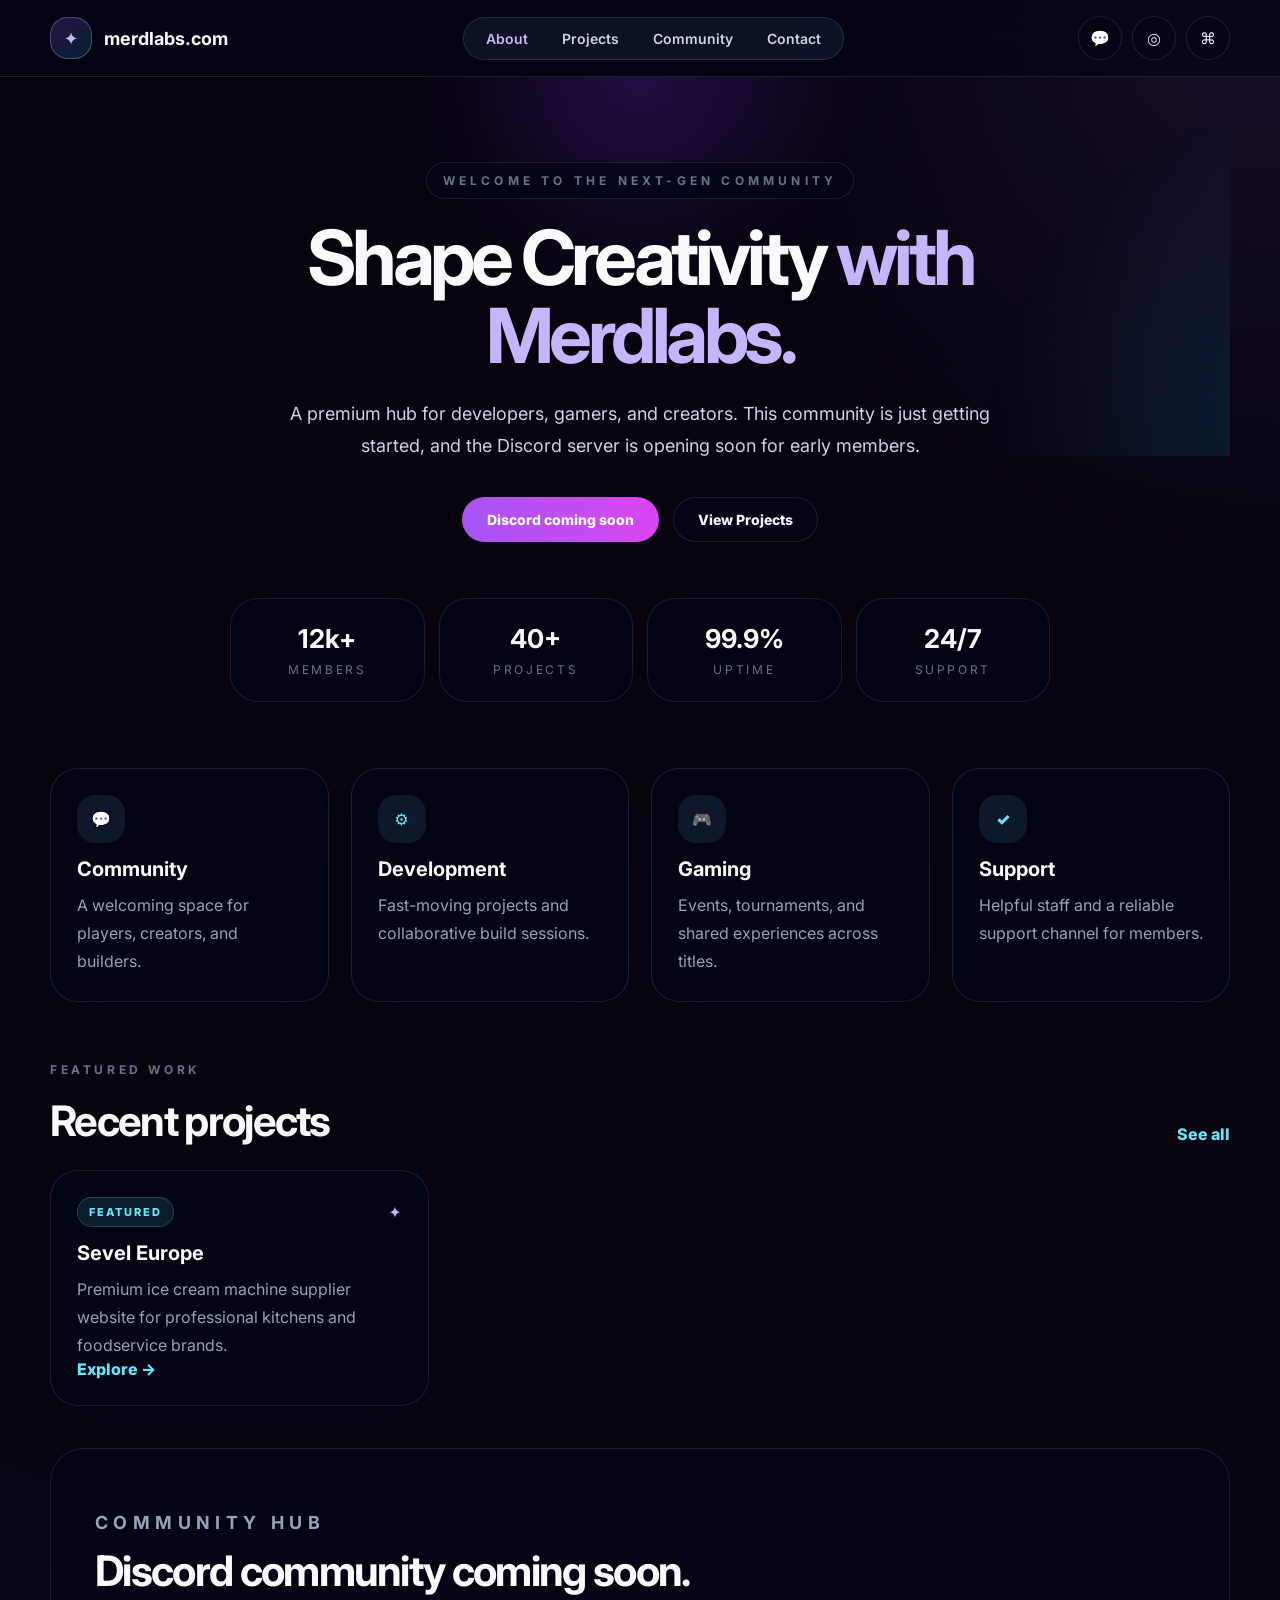
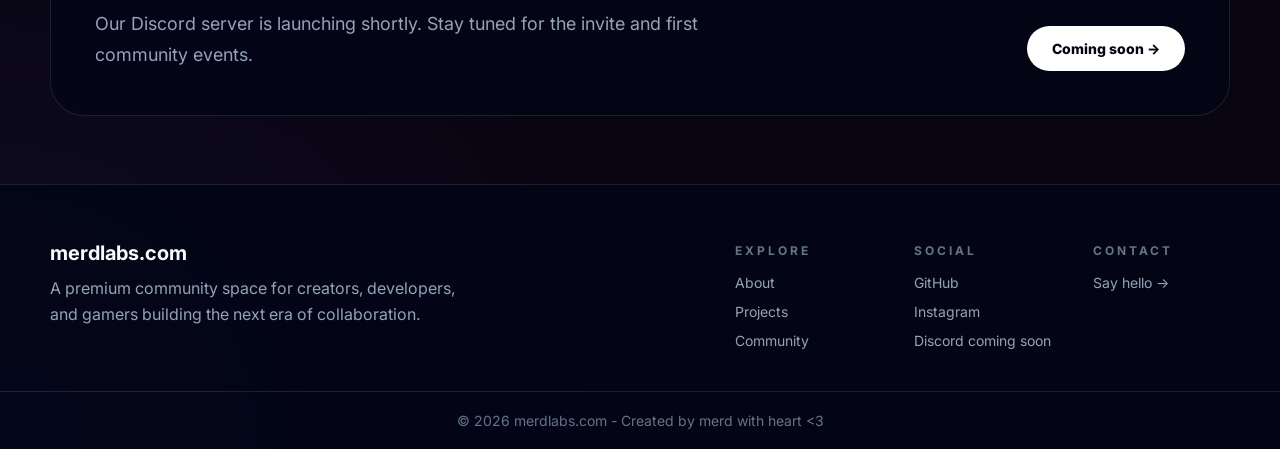
==== index.html @ 0a5a09ad "k" ====
<!doctype html>
<html lang="en">
<head>
  <meta charset="UTF-8" />
  <meta name="viewport" content="width=device-width, initial-scale=1.0" />
  <title>merdlabs.com</title>
  <meta name="description" content="A premium community space for creators, developers, and gamers." />
  <link rel="preconnect" href="https://fonts.googleapis.com">
  <link rel="preconnect" href="https://fonts.gstatic.com" crossorigin>
  <link href="https://fonts.googleapis.com/css2?family=Inter:wght@400;500;600;700;800&display=swap" rel="stylesheet">
  <link rel="stylesheet" href="styles.css" />
</head>
<body>
  <header class="topbar">
    <nav class="nav wrap">
      <a class="brand" href="#home" aria-label="merdlabs home">
        <span class="brand-icon">✦</span>
        <span>merdlabs.com</span>
      </a>

      <button class="menu-btn" id="menuBtn" aria-label="Open menu">☰</button>

      <div class="nav-links" id="navLinks">
        <a href="#home" data-page="home">About</a>
        <a href="#projects" data-page="projects">Projects</a>
        <a href="#community" data-page="community">Community</a>
        <a href="#contact" data-page="contact">Contact</a>
      </div>

      <div class="socials">
        <a href="tel:+38651428883" aria-label="Phone">💬</a>
        <a href="https://instagram.com/gottalovemerdd" target="_blank" rel="noreferrer" aria-label="Instagram">◎</a>
        <a href="https://github.com/necklessx-commits" target="_blank" rel="noreferrer" aria-label="GitHub">⌘</a>
      </div>
    </nav>
  </header>

  <main>
    <section id="home" class="page active">
      <div class="hero wrap">
        <div class="glow"></div>
        <div class="eyebrow">Welcome to the next-gen community</div>
        <h1>Shape Creativity <span>with Merdlabs.</span></h1>
        <p class="lead">A premium hub for developers, gamers, and creators. This community is just getting started, and the Discord server is opening soon for early members.</p>
        <div class="hero-buttons">
          <a class="btn primary" href="#community">Discord coming soon</a>
          <a class="btn ghost" href="#projects">View Projects</a>
        </div>

        <div class="stats">
          <div><strong>12k+</strong><small>Members</small></div>
          <div><strong>40+</strong><small>Projects</small></div>
          <div><strong>99.9%</strong><small>Uptime</small></div>
          <div><strong>24/7</strong><small>Support</small></div>
        </div>
      </div>

      <div class="wrap cards four">
        <article class="card"><span class="icon">💬</span><h3>Community</h3><p>A welcoming space for players, creators, and builders.</p></article>
        <article class="card"><span class="icon">⚙</span><h3>Development</h3><p>Fast-moving projects and collaborative build sessions.</p></article>
        <article class="card"><span class="icon">🎮</span><h3>Gaming</h3><p>Events, tournaments, and shared experiences across titles.</p></article>
        <article class="card"><span class="icon">✓</span><h3>Support</h3><p>Helpful staff and a reliable support channel for members.</p></article>
      </div>

      <div class="wrap section-head">
        <div>
          <p class="label">Featured work</p>
          <h2>Recent projects</h2>
        </div>
        <a href="#projects">See all</a>
      </div>

      <div class="wrap cards three">
        <article class="card project-card">
          <div class="row"><span class="tag">Featured</span><span class="icon small">✦</span></div>
          <h3>Sevel Europe</h3>
          <p>Premium ice cream machine supplier website for professional kitchens and foodservice brands.</p>
          <a class="link" href="#projects">Explore →</a>
        </article>
      </div>

      <div class="wrap cta">
        <div>
          <p class="label">Community hub</p>
          <h2>Discord community coming soon.</h2>
          <p>Our Discord server is launching shortly. Stay tuned for the invite and first community events.</p>
        </div>
        <a class="btn light" href="#community">Coming soon →</a>
      </div>
    </section>

    <section id="projects" class="page">
      <div class="wrap page-intro">
        <p class="label">Projects</p>
        <h1>Original builds that feel premium from day one.</h1>
        <p>Each project is a reusable foundation for communities, tools, and experiences that deserve a polished presentation.</p>
      </div>
      <div class="wrap cards two">
        <article class="card big-card">
          <div class="row"><span class="icon">✦</span><span class="tag">Live</span></div>
          <h3>Sevel Europe</h3>
          <p>Selling premium ice cream machines and professional foodservice equipment online.</p>
          <a class="link" href="https://necklessx-commits.github.io/sevel-europe/index.html" target="_blank" rel="noreferrer">View Sevel Europe →</a>
        </article>
      </div>
    </section>

    <section id="community" class="page">
      <div class="wrap split">
        <div>
          <p class="label">Community</p>
          <h1>Discord community coming soon.</h1>
          <p>I’m building this space solo for now, and the Discord server will open soon for early members. If you want first access, check the contact page to reach out.</p>
          <a class="btn primary" href="#contact">Request early access →</a>
        </div>
        <article class="card">
          <div class="row left"><span class="icon">❝</span><h3>Why members stay</h3></div>
          <ul class="checklist">
            <li>A welcoming and inclusive community environment</li>
            <li>Live voice channels, events, and member spotlights</li>
            <li>Fast support and modern moderation tools</li>
          </ul>
        </article>
      </div>
      <div class="wrap cards two">
        <article class="card"><div class="row left"><span class="icon">✓</span><h3>Community rules</h3></div><ul class="rule-list"><li>Be respectful and kind</li><li>Keep channels organized</li><li>Share ideas and feedback openly</li></ul></article>
        <article class="card"><div class="row left"><span class="icon">✦</span><h3>What to expect</h3></div><p>Expect organized channels, clear moderation, events, and a steady rhythm of updates that keep the community feeling alive and intentional.</p></article>
      </div>
    </section>

    <section id="contact" class="page">
      <div class="wrap split">
        <div>
          <p class="label">Contact</p>
          <h1>Let’s build something memorable.</h1>
          <p>Reach out for collaborations, support, or a custom community setup. Want to join as one of the first members? Reach out and I’ll send you an early access invite.</p>
          <div class="contact-links">
            <a href="mailto:thats.osmani@gmail.com">✉ thats.osmani@gmail.com</a>
            <a href="tel:+38651428883">💬 +386 51 428 883</a>
            <a href="https://instagram.com/gottalovemerdd" target="_blank" rel="noreferrer">◎ gottalovemerdd</a>
          </div>
        </div>
        <form class="card form" id="contactForm">
          <div class="form-grid">
            <input name="name" placeholder="Name" required>
            <input name="email" type="email" placeholder="Email" required>
          </div>
          <input name="subject" placeholder="Subject" required>
          <textarea name="message" placeholder="Message" required></textarea>
          <button class="btn primary" type="submit">Send message →</button>
          <p class="form-note">This opens your email app so it works on GitHub Pages.</p>
        </form>
      </div>

      <div class="wrap faq">
        <h2>Frequently asked questions</h2>
        <div class="cards three">
          <article class="card"><h3>How do I join?</h3><p>Use the contact page and ask for early access.</p></article>
          <article class="card"><h3>Can I contribute?</h3><p>Yes — developers and creators are encouraged to share proposals and ideas.</p></article>
          <article class="card"><h3>Is this open to beginners?</h3><p>Absolutely. The community welcomes newcomers and experienced members alike.</p></article>
        </div>
      </div>
    </section>
  </main>

  <footer class="footer">
    <div class="wrap footer-inner">
      <div>
        <h3>merdlabs.com</h3>
        <p>A premium community space for creators, developers, and gamers building the next era of collaboration.</p>
      </div>
      <div class="footer-cols">
        <div><h4>Explore</h4><a href="#home">About</a><a href="#projects">Projects</a><a href="#community">Community</a></div>
        <div><h4>Social</h4><a href="https://github.com/necklessx-commits" target="_blank" rel="noreferrer">GitHub</a><a href="https://instagram.com/gottalovemerdd" target="_blank" rel="noreferrer">Instagram</a><span>Discord coming soon</span></div>
        <div><h4>Contact</h4><a href="#contact">Say hello →</a></div>
      </div>
    </div>
    <div class="copyright">© 2026 merdlabs.com - Created by merd with heart &lt;3</div>
  </footer>

  <script src="script.js"></script>
</body>
</html>
---- styles.css ----
:root{
  --bg:#030712;--panel:rgba(2,6,23,.76);--panel2:rgba(15,23,42,.72);--line:rgba(255,255,255,.10);--text:#f8fafc;--muted:#94a3b8;--muted2:#64748b;--cyan:#67e8f9;--purple:#c4b5fd;--pink:#d946ef;
  font-family:Inter,system-ui,-apple-system,BlinkMacSystemFont,"Segoe UI",sans-serif;color-scheme:dark;color:var(--text);background:var(--bg)
}
*{box-sizing:border-box}html{scroll-behavior:smooth}body{margin:0;min-width:320px;min-height:100vh;background:radial-gradient(circle at top right,rgba(148,111,255,.12),transparent 24%),radial-gradient(circle at bottom left,rgba(79,70,229,.10),transparent 26%),linear-gradient(180deg,#06020d 0%,#08050f 45%,#090512 100%)}
a{color:inherit;text-decoration:none}.wrap{width:min(1180px,calc(100% - 32px));margin-inline:auto}.topbar{position:fixed;inset:0 0 auto 0;z-index:50;border-bottom:1px solid var(--line);background:rgba(2,6,23,.72);backdrop-filter:blur(18px)}
.nav{display:flex;align-items:center;justify-content:space-between;gap:18px;padding:16px 0}.brand{display:flex;align-items:center;gap:12px;font-size:18px;font-weight:700}.brand-icon{display:grid;place-items:center;width:42px;height:42px;border-radius:18px;border:1px solid rgba(196,181,253,.32);background:linear-gradient(135deg,rgba(168,85,247,.22),rgba(34,211,238,.13));color:var(--purple)}
.nav-links{display:flex;align-items:center;gap:34px;border:1px solid var(--line);border-radius:999px;background:rgba(15,23,42,.8);padding:12px 22px}.nav-links a{font-size:14px;font-weight:600;color:#cbd5e1;transition:.2s}.nav-links a:hover,.nav-links a.active{color:var(--purple)}.socials{display:flex;gap:10px}.socials a{display:grid;place-items:center;width:44px;height:44px;border-radius:50%;border:1px solid var(--line);background:rgba(2,6,23,.7);color:#e2e8f0;transition:.2s}.socials a:hover{background:rgba(168,85,247,.15)}.menu-btn{display:none;border:1px solid var(--line);background:rgba(2,6,23,.7);border-radius:999px;color:#e2e8f0;padding:10px 13px;font-size:18px}
main{padding-top:76px}.page{display:none;animation:fadeUp .55s ease both}.page.active{display:block}@keyframes fadeUp{from{opacity:0;transform:translateY(14px)}to{opacity:1;transform:none}}
.hero{position:relative;text-align:center;padding:86px 0 40px;overflow:hidden}.glow{position:absolute;inset:0 -10% auto -10%;height:380px;z-index:-1;background:radial-gradient(circle at top,rgba(124,58,237,.24),transparent 28%),radial-gradient(circle at bottom right,rgba(14,165,233,.18),transparent 25%)}.eyebrow,.label{display:inline-flex;align-items:center;gap:8px;color:var(--muted2);text-transform:uppercase;letter-spacing:.3em;font-size:12px;font-weight:700}.eyebrow{border:1px solid var(--line);border-radius:999px;background:rgba(2,6,23,.7);padding:10px 16px;margin-bottom:20px;letter-spacing:.35em}h1,h2,h3,p{margin-top:0}h1{font-size:clamp(42px,8vw,76px);line-height:1.02;letter-spacing:-.06em;margin:0 auto 24px;max-width:820px}h1 span{color:var(--purple)}h2{font-size:clamp(28px,4vw,42px);line-height:1.12;letter-spacing:-.04em;margin:8px 0 0}h3{font-size:20px;margin:14px 0 10px}.lead,.page-intro p,.split p,.cta p{color:#cbd5e1;line-height:1.75;font-size:18px;max-width:700px}.lead{margin:0 auto}.hero-buttons{display:flex;align-items:center;justify-content:center;gap:14px;flex-wrap:wrap;margin-top:36px}.btn{display:inline-flex;align-items:center;justify-content:center;border-radius:999px;padding:13px 24px;font-weight:800;font-size:14px;border:1px solid transparent;cursor:pointer;transition:.22s}.btn:hover{transform:translateY(-2px);filter:brightness(1.08)}.primary{background:linear-gradient(90deg,#a855f7,var(--pink));color:white}.ghost{border-color:var(--line);background:rgba(2,6,23,.7);color:#f1f5f9}.light{background:#fff;color:#020617}.stats{display:grid;grid-template-columns:repeat(4,1fr);gap:14px;max-width:820px;margin:56px auto 0}.stats div,.card{border:1px solid var(--line);background:var(--panel);border-radius:28px;box-shadow:0 22px 60px rgba(2,6,23,.3);backdrop-filter:blur(18px)}.stats div{padding:24px 15px}.stats strong{display:block;font-size:26px}.stats small{display:block;margin-top:8px;color:var(--muted2);text-transform:uppercase;letter-spacing:.22em;font-size:12px}.cards{display:grid;gap:22px;margin-top:26px;margin-bottom:42px}.four{grid-template-columns:repeat(4,1fr)}.three{grid-template-columns:repeat(3,1fr)}.two{grid-template-columns:repeat(2,1fr)}.card{padding:26px}.card p{color:var(--muted);line-height:1.75;margin-bottom:0}.icon{display:inline-grid;place-items:center;width:48px;height:48px;border-radius:18px;background:#0f172a;color:var(--cyan);font-weight:900}.icon.small{width:auto;height:auto;background:transparent;color:var(--purple)}.section-head{display:flex;align-items:end;justify-content:space-between;margin-top:56px}.section-head a,.link{color:var(--cyan);font-weight:800}.tag{border:1px solid rgba(103,232,249,.22);background:rgba(103,232,249,.10);color:var(--cyan);border-radius:999px;padding:7px 11px;font-size:11px;text-transform:uppercase;letter-spacing:.18em;font-weight:800}.row{display:flex;align-items:center;justify-content:space-between;gap:12px}.row.left{justify-content:flex-start}.project-card{max-width:380px}.cta{display:flex;align-items:end;justify-content:space-between;gap:24px;border:1px solid var(--line);background:rgba(2,6,23,.75);border-radius:34px;padding:44px;margin-top:34px;margin-bottom:68px}.cta p{color:var(--muted);margin:14px 0 0}.page-intro{padding:70px 0 20px}.page-intro h1,.split h1{margin:12px 0 22px;max-width:760px;font-size:clamp(38px,6vw,56px)}.page-intro p{color:var(--muted);max-width:720px}.split{display:grid;grid-template-columns:1.05fr .95fr;gap:42px;align-items:start;padding:70px 0 20px}.checklist,.rule-list{list-style:none;padding:0;margin:22px 0 0;color:var(--muted)}.checklist li,.rule-list li{position:relative;padding-left:30px;margin:16px 0;line-height:1.55}.checklist li:before{content:"✓";position:absolute;left:0;color:var(--cyan);font-weight:900}.rule-list li{padding:14px 16px;margin:12px 0;border:1px solid var(--line);border-radius:18px;background:rgba(2,6,23,.55)}.contact-links{display:grid;gap:14px;margin-top:26px;color:#cbd5e1}.contact-links a{transition:.2s}.contact-links a:hover{color:var(--cyan)}.form{display:grid;gap:14px}.form-grid{display:grid;grid-template-columns:repeat(2,1fr);gap:14px}input,textarea{width:100%;border:1px solid var(--line);background:rgba(2,6,23,.62);border-radius:18px;color:white;padding:15px 16px;font:inherit;outline:none}textarea{min-height:160px;resize:vertical}input:focus,textarea:focus{border-color:rgba(103,232,249,.45)}.form-note{font-size:12px;color:var(--muted2)!important}.faq{padding-bottom:70px}.faq h2{margin-bottom:24px}.footer{border-top:1px solid var(--line);background:rgba(2,6,23,.82)}.footer-inner{display:flex;justify-content:space-between;gap:44px;padding:42px 0}.footer p{max-width:430px;color:var(--muted);line-height:1.65}.footer-cols{display:grid;grid-template-columns:repeat(3,1fr);gap:42px}.footer h4{color:var(--muted2);text-transform:uppercase;letter-spacing:.25em;font-size:12px}.footer a,.footer span{display:block;color:var(--muted);margin-top:12px;font-size:14px}.footer a:hover{color:var(--cyan)}.copyright{text-align:center;border-top:1px solid var(--line);padding:20px;color:var(--muted2);font-size:14px}
@media (max-width:900px){.socials{display:none}.menu-btn{display:block}.nav{position:relative}.nav-links{display:none;position:absolute;left:0;right:0;top:74px;flex-direction:column;align-items:flex-start;border-radius:20px;padding:18px;background:rgba(2,6,23,.96)}.nav-links.open{display:flex}.four,.three,.two,.stats,.split{grid-template-columns:1fr}.hero{text-align:left;padding-top:60px}.lead{margin:0}.hero-buttons{justify-content:flex-start}.section-head,.cta,.footer-inner{align-items:flex-start;flex-direction:column}.project-card{max-width:none}.form-grid{grid-template-columns:1fr}.footer-cols{grid-template-columns:1fr;gap:20px}.eyebrow{letter-spacing:.18em}.stats{margin-top:38px}.cta{padding:28px}h1{letter-spacing:-.04em}}
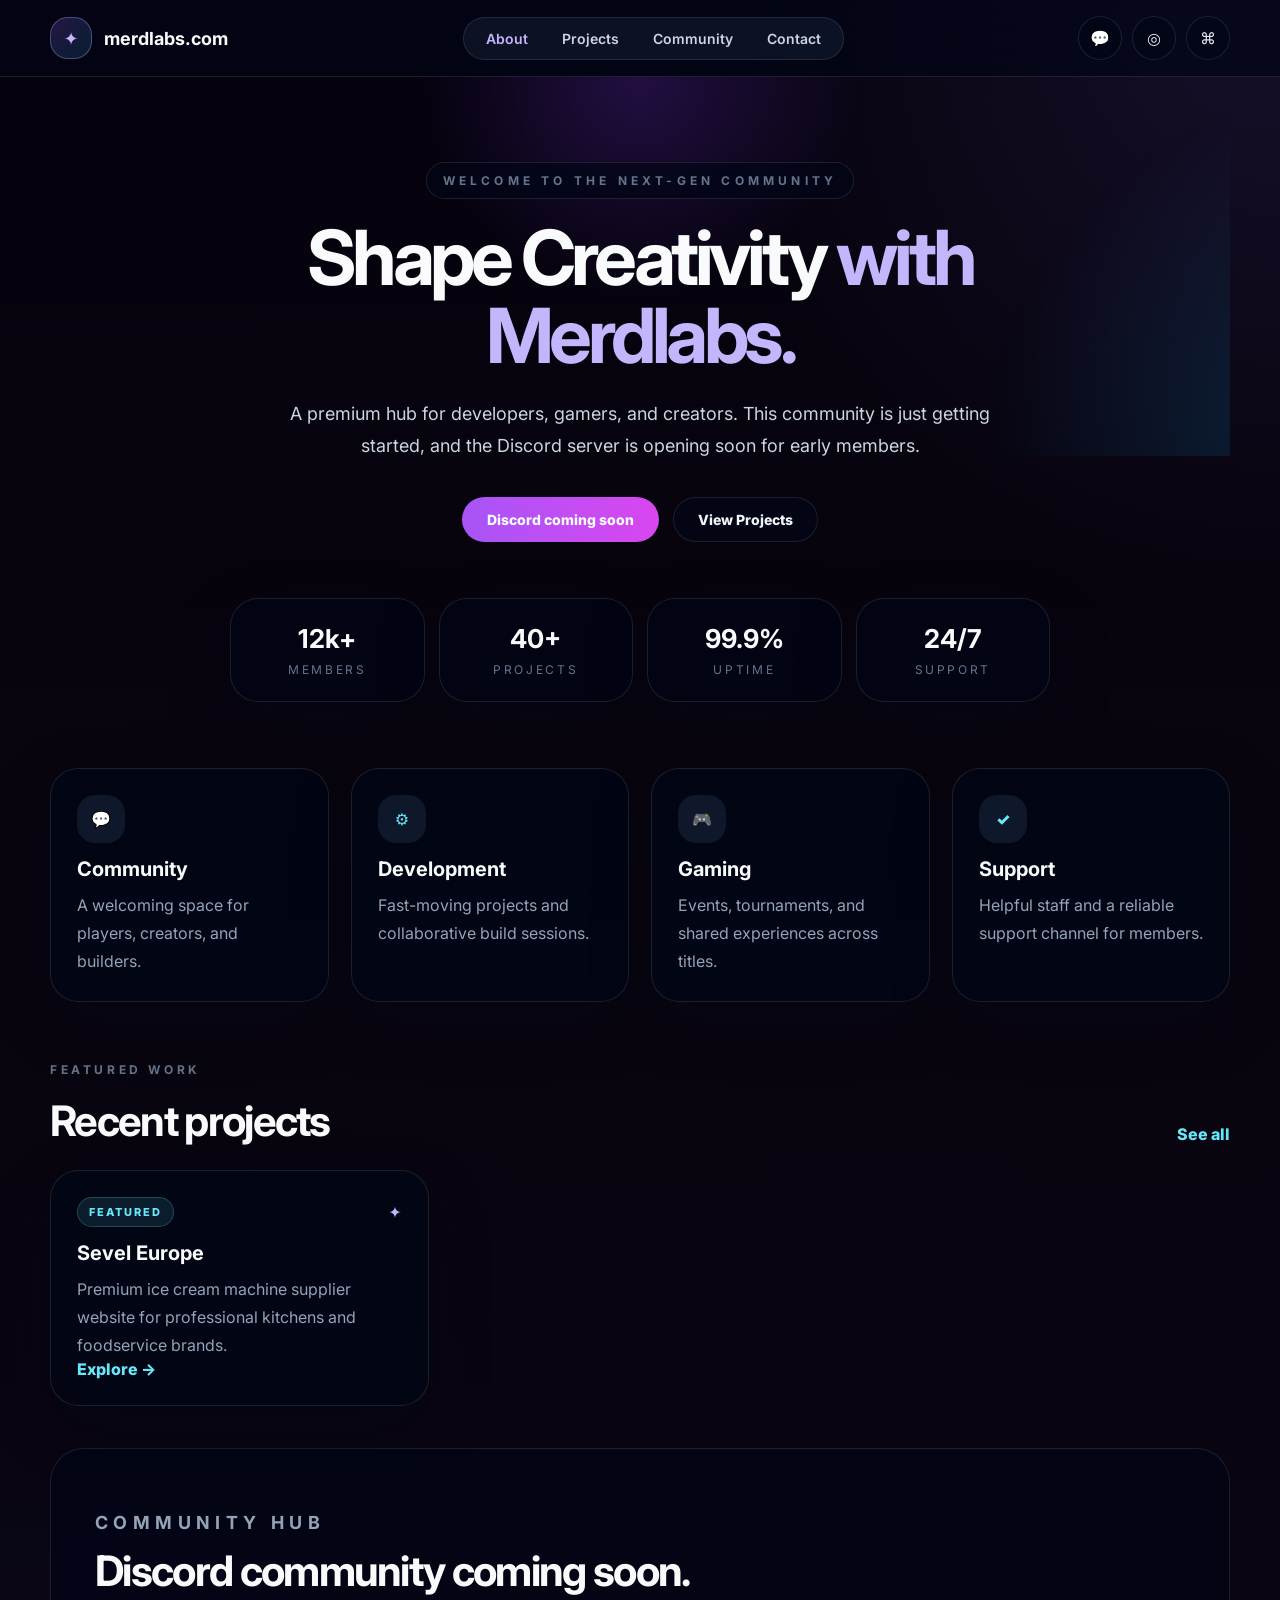
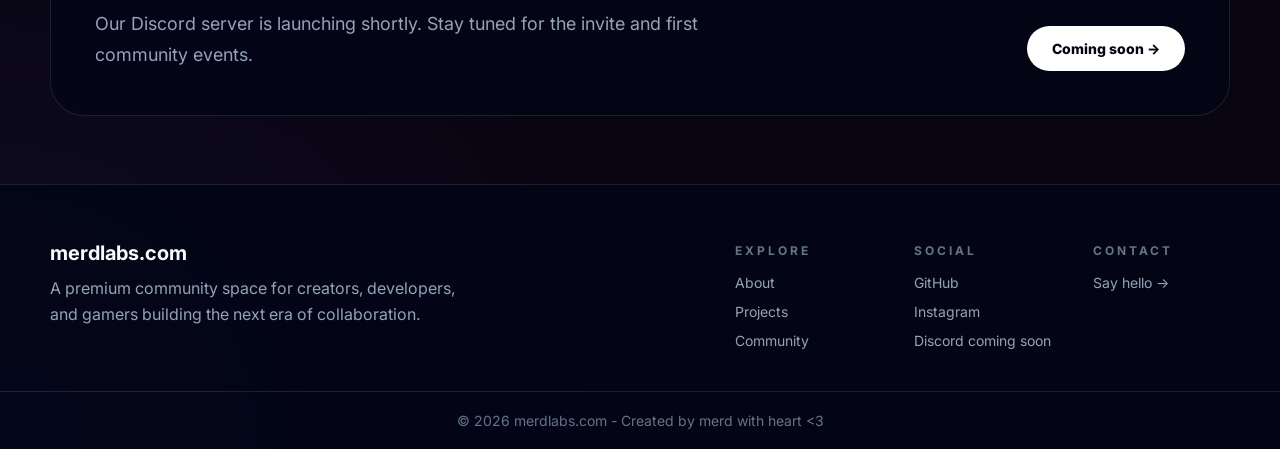
==== commit 174e5462: "Update index.html" ====
--- a/index.html
+++ b/index.html
@@ -148,7 +148,7 @@
           <input name="subject" placeholder="Subject" required>
           <textarea name="message" placeholder="Message" required></textarea>
           <button class="btn primary" type="submit">Send message →</button>
-          <p class="form-note">This opens your email app so it works on GitHub Pages.</p>
+          <p class="form-note">Coming soon!!!</p>
         </form>
       </div>
 
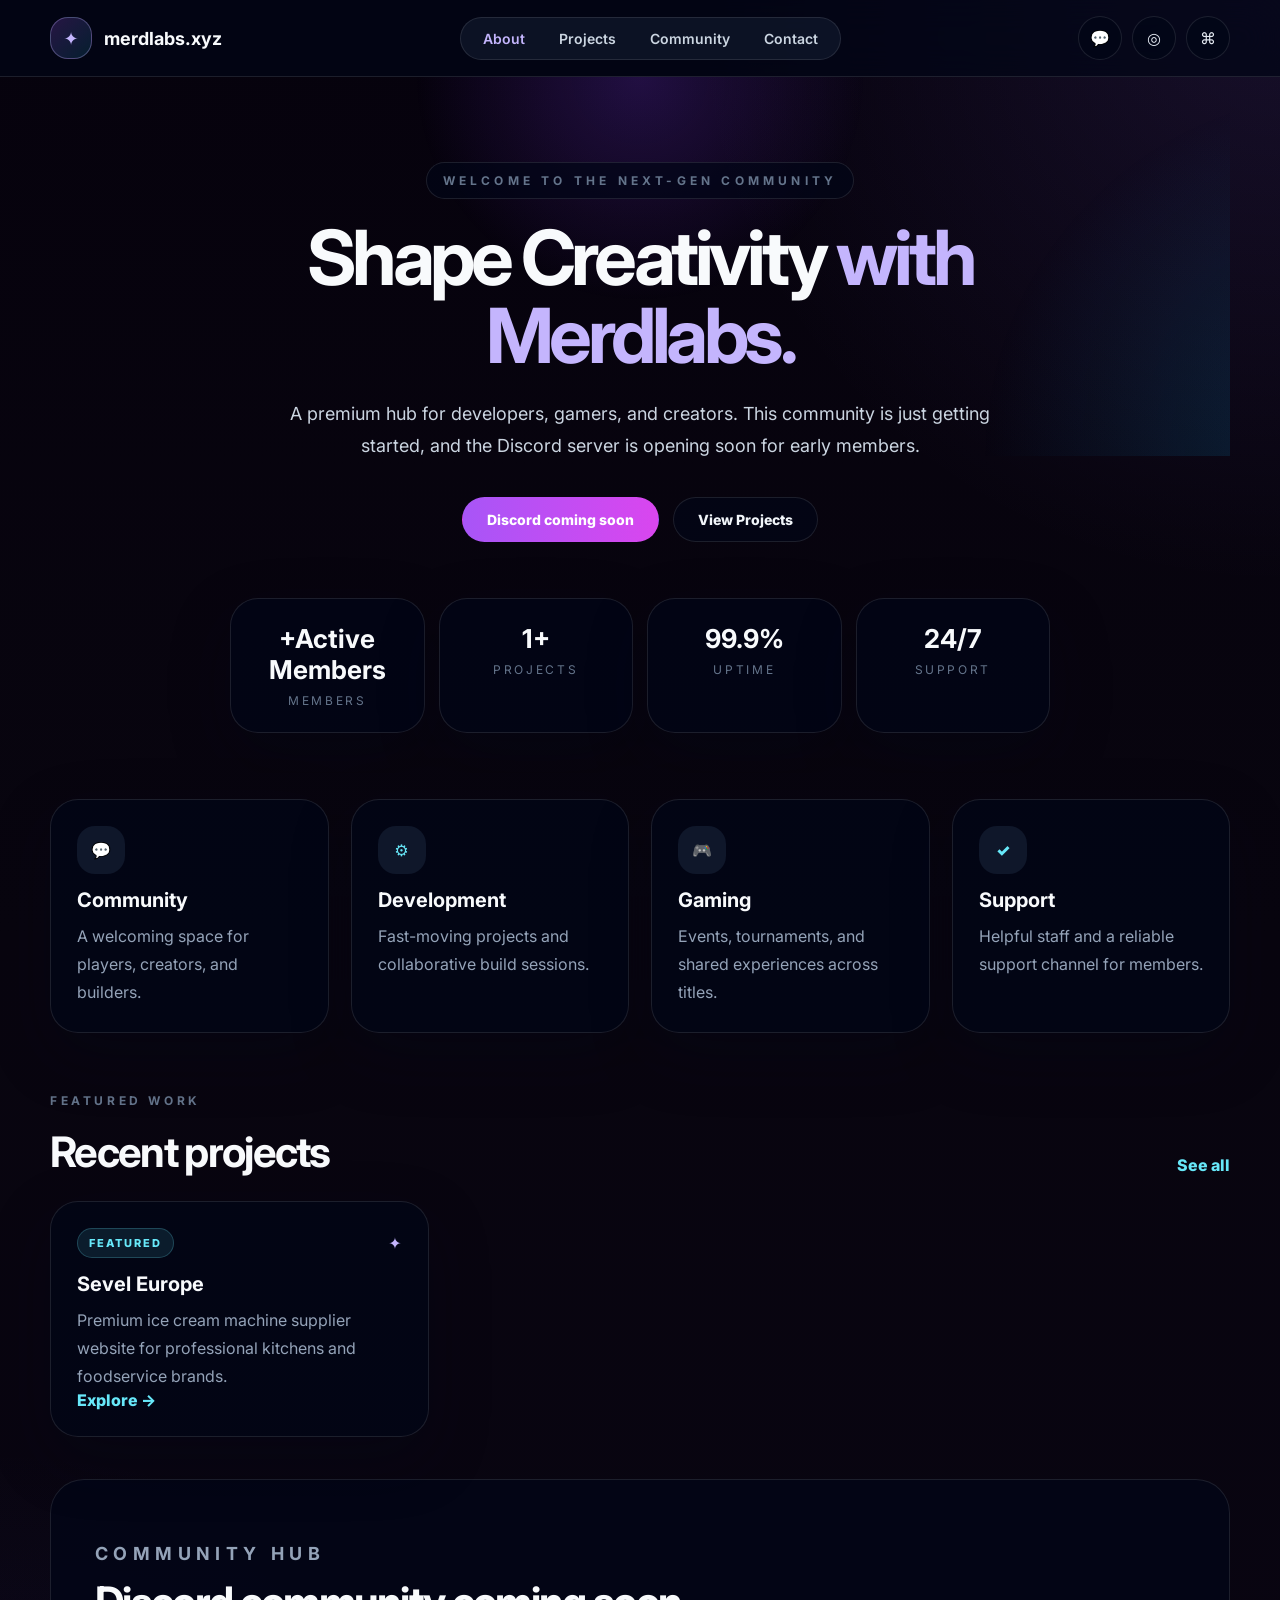
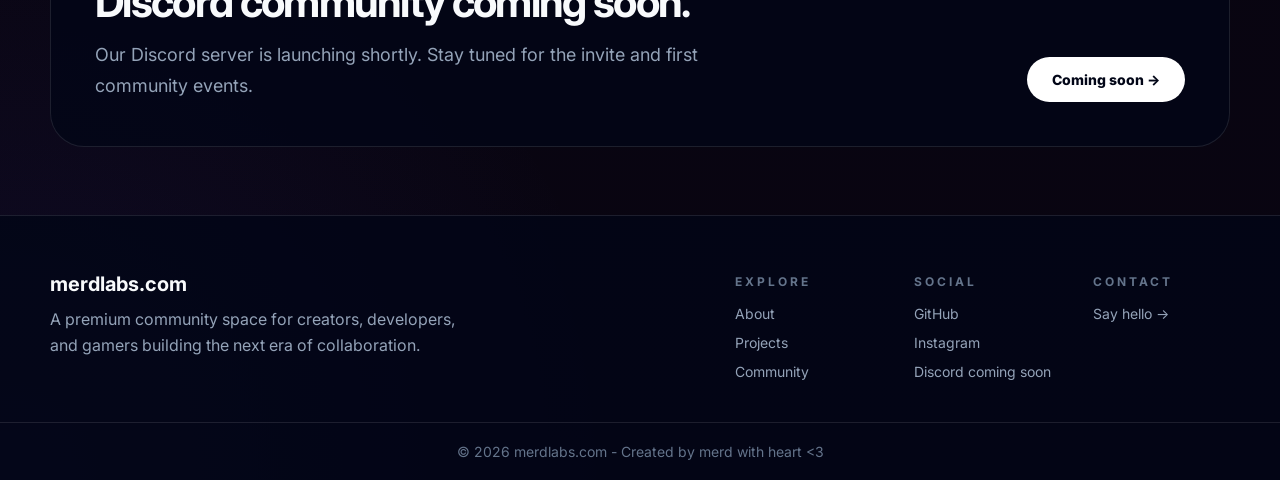
==== commit f9bf2d7a: "Update index.html" ====
--- a/index.html
+++ b/index.html
@@ -3,7 +3,7 @@
 <head>
   <meta charset="UTF-8" />
   <meta name="viewport" content="width=device-width, initial-scale=1.0" />
-  <title>merdlabs.com</title>
+  <title>merdlabs.xyz</title>
   <meta name="description" content="A premium community space for creators, developers, and gamers." />
   <link rel="preconnect" href="https://fonts.googleapis.com">
   <link rel="preconnect" href="https://fonts.gstatic.com" crossorigin>
@@ -15,7 +15,7 @@
     <nav class="nav wrap">
       <a class="brand" href="#home" aria-label="merdlabs home">
         <span class="brand-icon">✦</span>
-        <span>merdlabs.com</span>
+        <span>merdlabs.xyz</span>
       </a>
 
       <button class="menu-btn" id="menuBtn" aria-label="Open menu">☰</button>
@@ -48,8 +48,8 @@
         </div>
 
         <div class="stats">
-          <div><strong>12k+</strong><small>Members</small></div>
-          <div><strong>40+</strong><small>Projects</small></div>
+          <div><strong>+Active Members</strong><small>Members</small></div>
+          <div><strong>1+</strong><small>Projects</small></div>
           <div><strong>99.9%</strong><small>Uptime</small></div>
           <div><strong>24/7</strong><small>Support</small></div>
         </div>
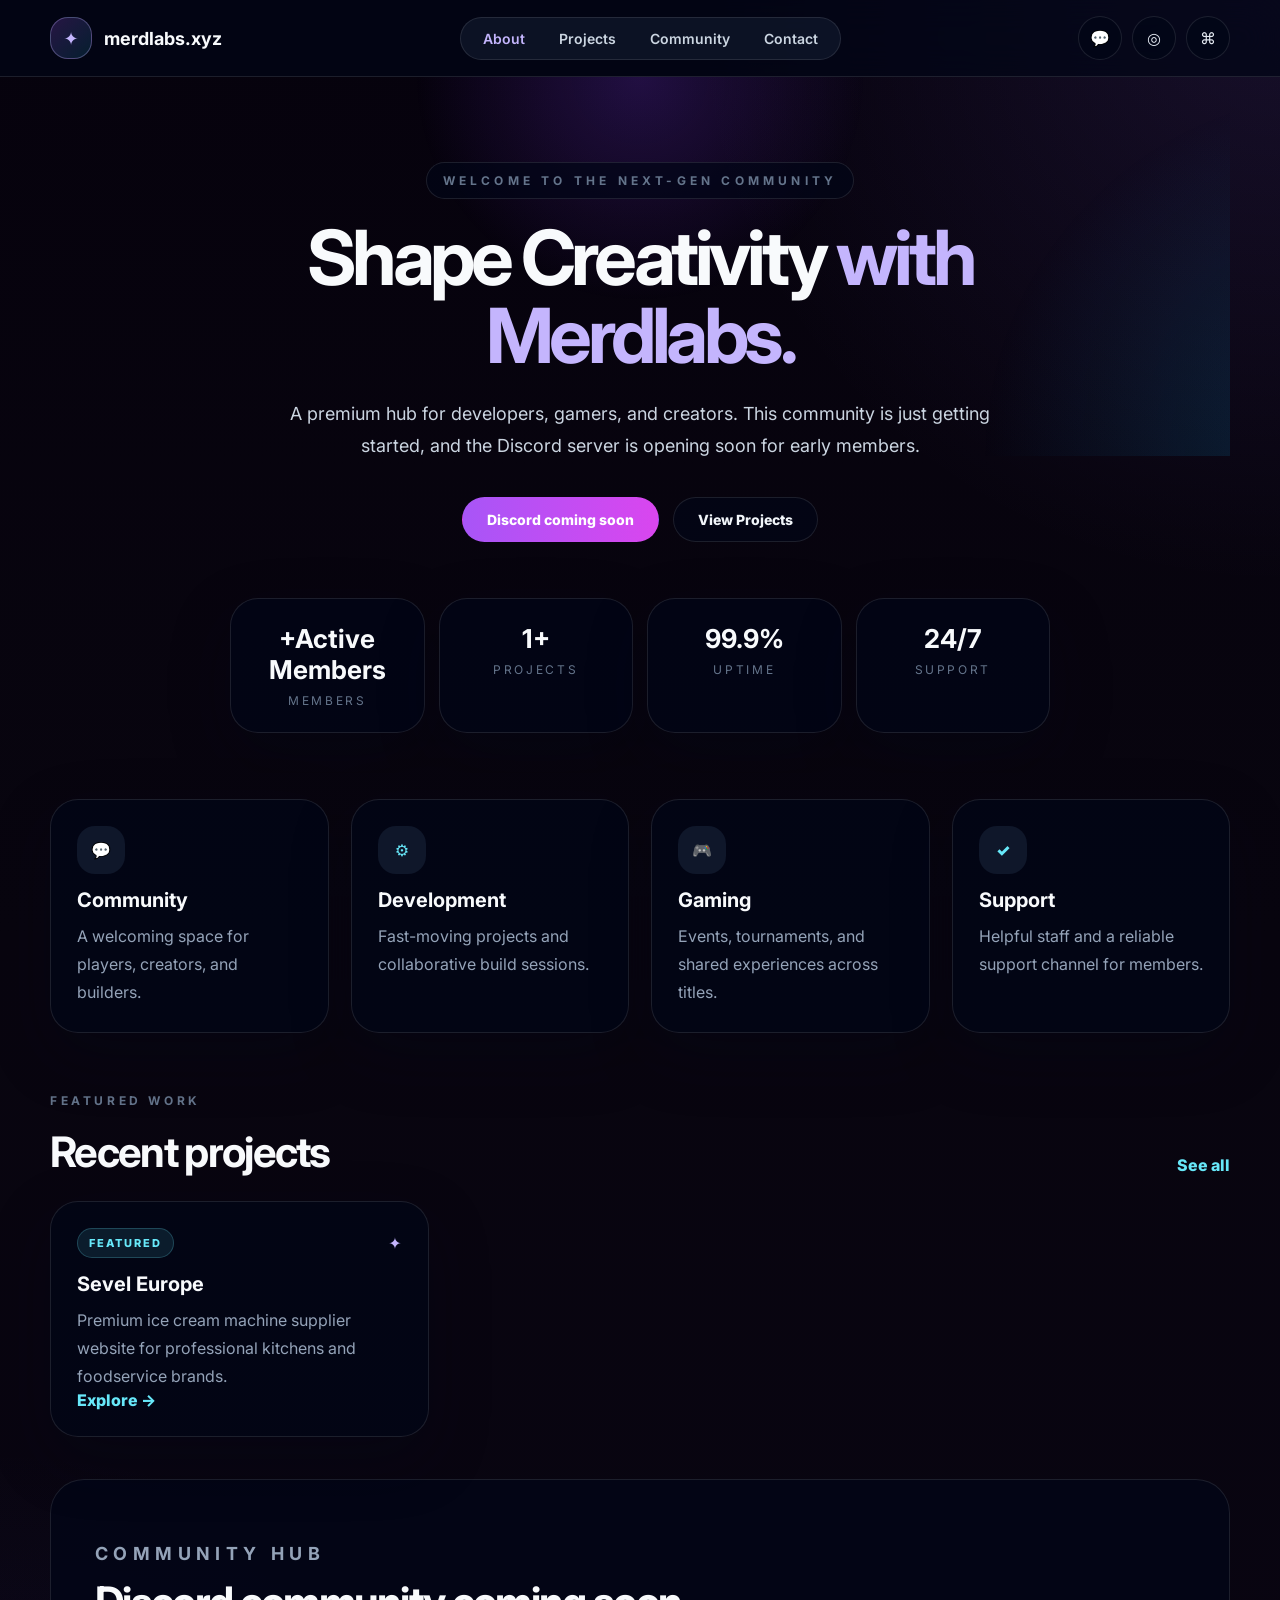
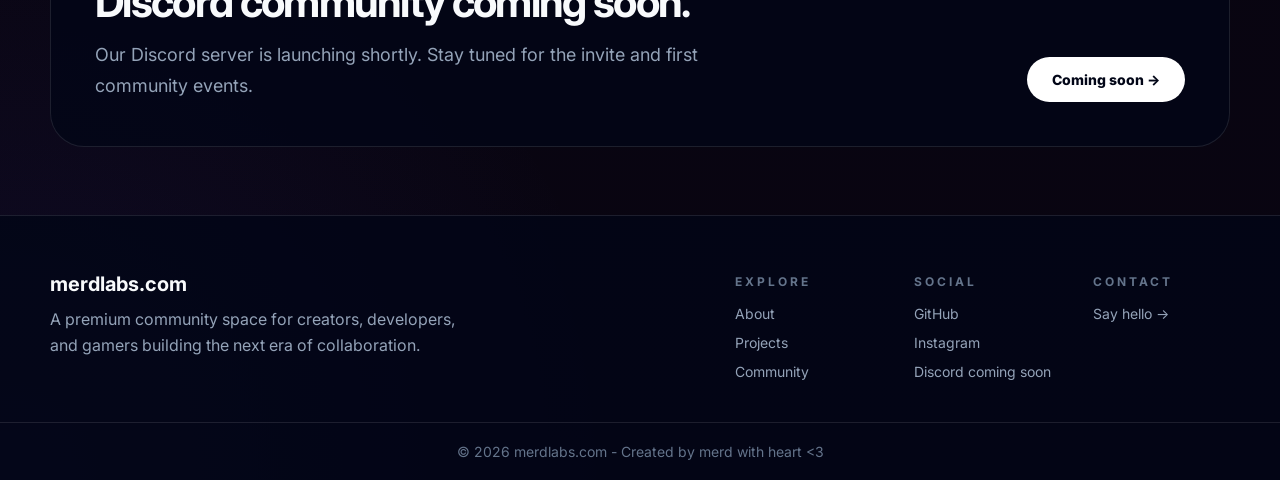
==== commit 1dccd051: "Update index.html" ====
--- a/index.html
+++ b/index.html
@@ -100,7 +100,7 @@
           <div class="row"><span class="icon">✦</span><span class="tag">Live</span></div>
           <h3>Sevel Europe</h3>
           <p>Selling premium ice cream machines and professional foodservice equipment online.</p>
-          <a class="link" href="https://necklessx-commits.github.io/sevel-europe/index.html" target="_blank" rel="noreferrer">View Sevel Europe →</a>
+          <a class="link" href="https://seveleurope.eu" target="_blank" rel="noreferrer">View Sevel Europe →</a>
         </article>
       </div>
     </section>
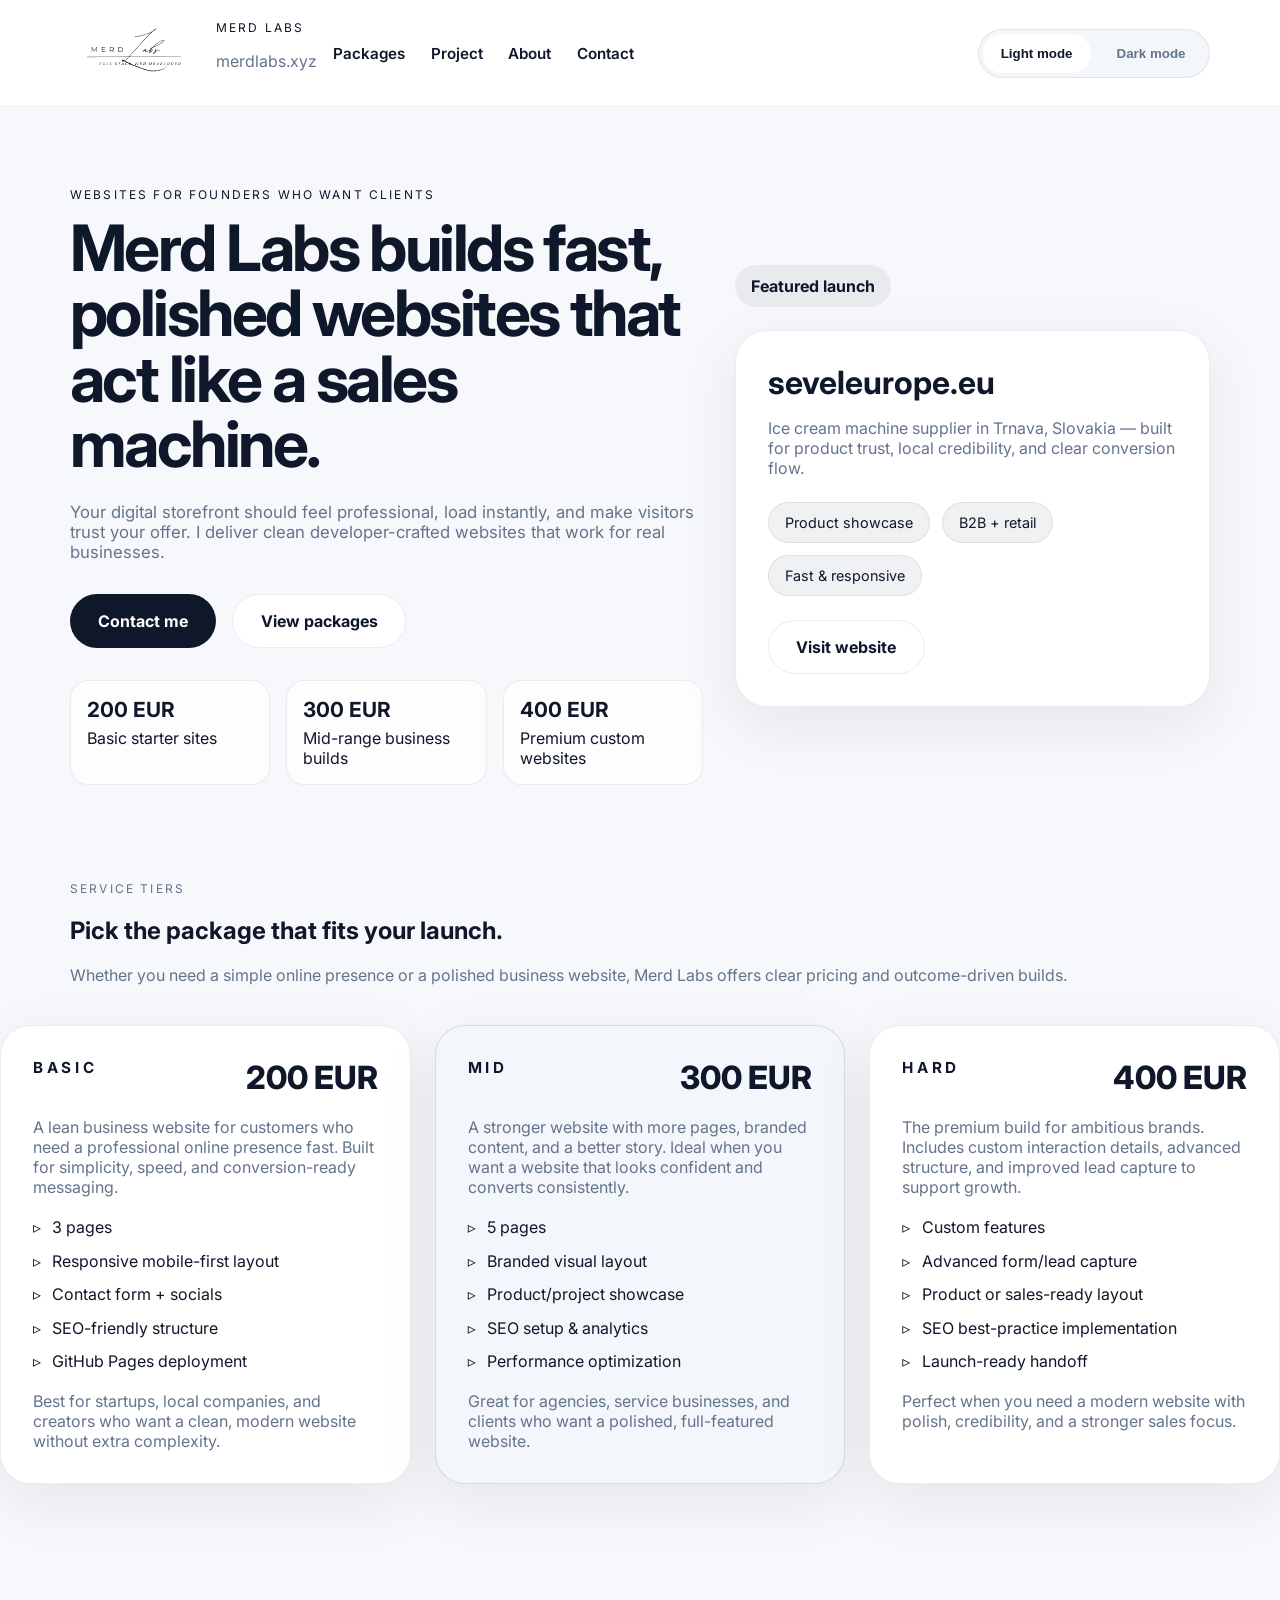
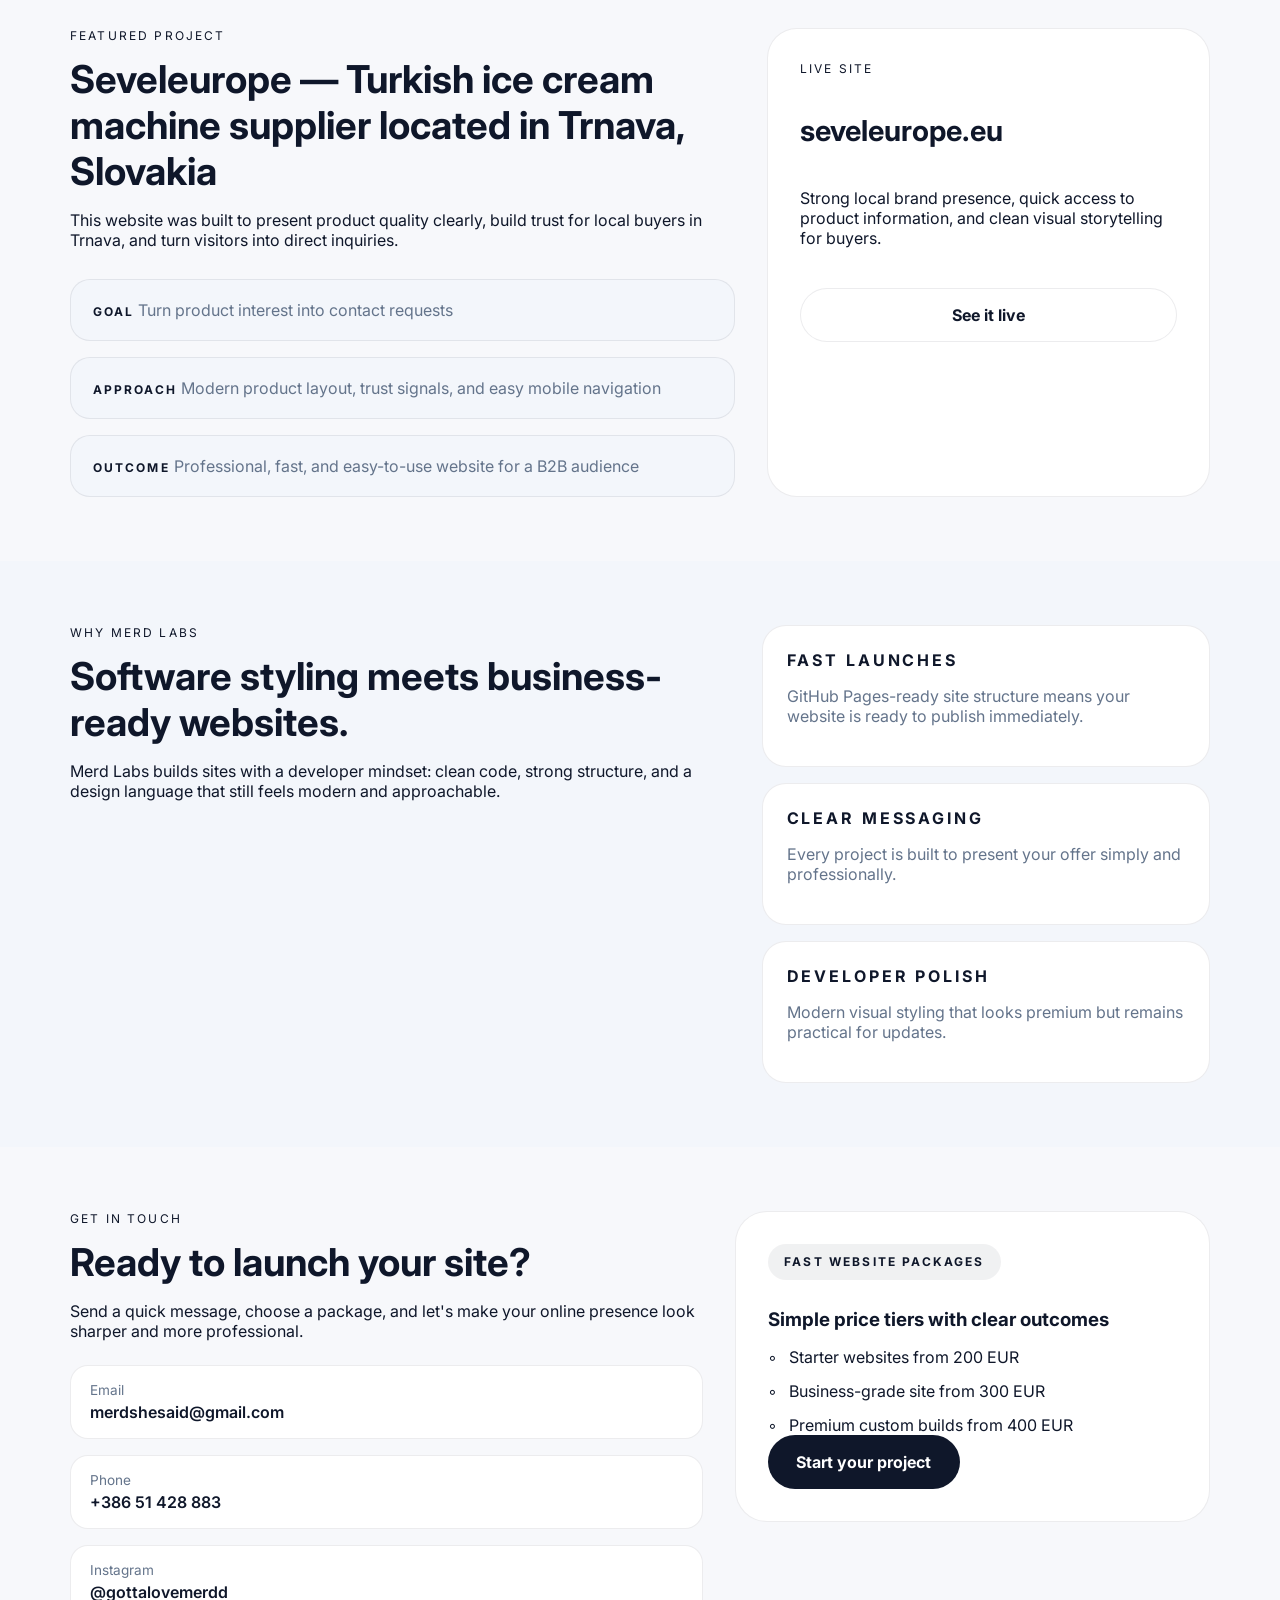
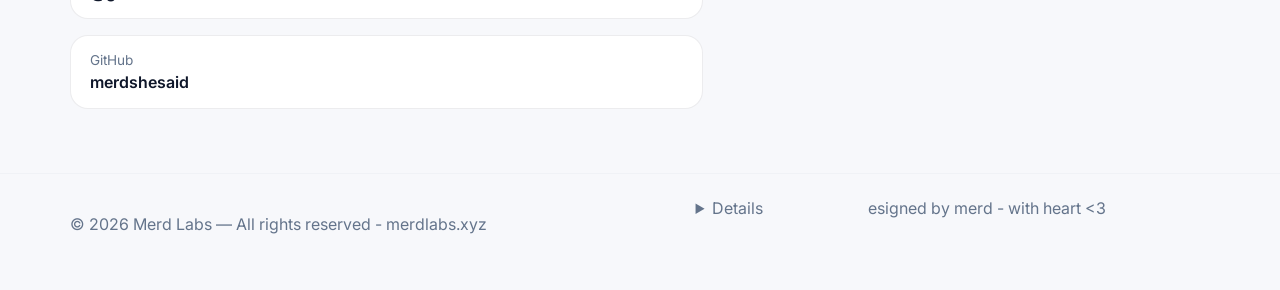
==== commit 6846f45a: "k" ====
--- a/index.html
+++ b/index.html
@@ -1,183 +1,244 @@
-<!doctype html>
+<!DOCTYPE html>
 <html lang="en">
 <head>
   <meta charset="UTF-8" />
   <meta name="viewport" content="width=device-width, initial-scale=1.0" />
-  <title>merdlabs.xyz</title>
-  <meta name="description" content="A premium community space for creators, developers, and gamers." />
-  <link rel="preconnect" href="https://fonts.googleapis.com">
-  <link rel="preconnect" href="https://fonts.gstatic.com" crossorigin>
-  <link href="https://fonts.googleapis.com/css2?family=Inter:wght@400;500;600;700;800&display=swap" rel="stylesheet">
+  <title>Merd Labs — Modern websites for small businesses</title>
+  <meta name="description" content="Merd Labs builds modern business websites with strong branding, fast performance, and package pricing from 200 to 400 EUR." />
+  <link rel="preconnect" href="https://fonts.googleapis.com" />
+  <link rel="preconnect" href="https://fonts.gstatic.com" crossorigin />
+  <link href="https://fonts.googleapis.com/css2?family=Inter:wght@400;500;600;700;800&display=swap" rel="stylesheet" />
   <link rel="stylesheet" href="styles.css" />
 </head>
 <body>
-  <header class="topbar">
-    <nav class="nav wrap">
-      <a class="brand" href="#home" aria-label="merdlabs home">
-        <span class="brand-icon">✦</span>
-        <span>merdlabs.xyz</span>
-      </a>
-
-      <button class="menu-btn" id="menuBtn" aria-label="Open menu">☰</button>
-
-      <div class="nav-links" id="navLinks">
-        <a href="#home" data-page="home">About</a>
-        <a href="#projects" data-page="projects">Projects</a>
-        <a href="#community" data-page="community">Community</a>
-        <a href="#contact" data-page="contact">Contact</a>
+  <div class="page-shell">
+    <header class="site-header">
+      <div class="container header-inner">
+        <div class="brand">
+          <img class="logo" src="images/logo.png" alt="Merd Labs logo" />
+          <div>
+            <p class="eyebrow">Merd Labs</p>
+            <p class="subtext">merdlabs.xyz</p>
+          </div>
+        </div>
+        <nav class="nav-links">
+          <a href="#services">Packages</a>
+          <a href="#projects">Project</a>
+          <a href="#about">About</a>
+          <a href="#contact">Contact</a>
+        </nav>
+        <div class="theme-switch" role="group" aria-label="Theme switch">
+          <button id="theme-light" class="theme-option" type="button">Light mode</button>
+          <button id="theme-dark" class="theme-option" type="button">Dark mode</button>
+        </div>
       </div>
-
-      <div class="socials">
-        <a href="tel:+38651428883" aria-label="Phone">💬</a>
-        <a href="https://instagram.com/gottalovemerdd" target="_blank" rel="noreferrer" aria-label="Instagram">◎</a>
-        <a href="https://github.com/necklessx-commits" target="_blank" rel="noreferrer" aria-label="GitHub">⌘</a>
+    </header>
+
+    <main>
+      <section class="hero">
+        <div class="container hero-grid">
+          <div class="hero-copy">
+            <p class="eyebrow">Websites for founders who want clients</p>
+            <h1>Merd Labs builds fast, polished websites that act like a sales machine.</h1>
+            <p class="hero-text">Your digital storefront should feel professional, load instantly, and make visitors trust your offer. I deliver clean developer-crafted websites that work for real businesses.</p>
+            <div class="hero-actions">
+              <a class="button primary" href="#contact">Contact me</a>
+              <a class="button secondary" href="#services">View packages</a>
+            </div>
+            <div class="hero-stats">
+              <div>
+                <strong>200 EUR</strong>
+                <span>Basic starter sites</span>
+              </div>
+              <div>
+                <strong>300 EUR</strong>
+                <span>Mid-range business builds</span>
+              </div>
+              <div>
+                <strong>400 EUR</strong>
+                <span>Premium custom websites</span>
+              </div>
+            </div>
+          </div>
+
+          <div class="hero-panel">
+            <div class="panel-badge">Featured launch</div>
+            <div class="project-hero-card">
+              <h2>seveleurope.eu</h2>
+              <p>Ice cream machine supplier in Trnava, Slovakia — built for product trust, local credibility, and clear conversion flow.</p>
+              <div class="project-tags">
+                <span>Product showcase</span>
+                <span>B2B + retail</span>
+                <span>Fast & responsive</span>
+              </div>
+              <a class="button ghost" href="https://seveleurope.eu" target="_blank" rel="noreferrer noopener">Visit website</a>
+            </div>
+          </div>
+        </div>
+      </section>
+
+      <section id="services" class="section services-section">
+        <div class="container section-head">
+          <p class="eyebrow">Service tiers</p>
+          <h2>Pick the package that fits your launch.</h2>
+          <p>Whether you need a simple online presence or a polished business website, Merd Labs offers clear pricing and outcome-driven builds.</p>
+        </div>
+
+        <div class="card-grid">
+          <article class="service-card">
+            <div class="card-header">
+              <p class="card-title">Basic</p>
+              <p class="price">200 EUR</p>
+            </div>
+            <p class="card-copy">A lean business website for customers who need a professional online presence fast. Built for simplicity, speed, and conversion-ready messaging.</p>
+            <ul>
+              <li>3 pages</li>
+              <li>Responsive mobile-first layout</li>
+              <li>Contact form + socials</li>
+              <li>SEO-friendly structure</li>
+              <li>GitHub Pages deployment</li>
+            </ul>
+            <p class="package-text">Best for startups, local companies, and creators who want a clean, modern website without extra complexity.</p>
+          </article>
+
+          <article class="service-card recommended">
+            <div class="card-header">
+              <p class="card-title">Mid</p>
+              <p class="price">300 EUR</p>
+            </div>
+            <p class="card-copy">A stronger website with more pages, branded content, and a better story. Ideal when you want a website that looks confident and converts consistently.</p>
+            <ul>
+              <li>5 pages</li>
+              <li>Branded visual layout</li>
+              <li>Product/project showcase</li>
+              <li>SEO setup & analytics</li>
+              <li>Performance optimization</li>
+            </ul>
+            <p class="package-text">Great for agencies, service businesses, and clients who want a polished, full-featured website.</p>
+          </article>
+
+          <article class="service-card">
+            <div class="card-header">
+              <p class="card-title">Hard</p>
+              <p class="price">400 EUR</p>
+            </div>
+            <p class="card-copy">The premium build for ambitious brands. Includes custom interaction details, advanced structure, and improved lead capture to support growth.</p>
+            <ul>
+              <li>Custom features</li>
+              <li>Advanced form/lead capture</li>
+              <li>Product or sales-ready layout</li>
+              <li>SEO best-practice implementation</li>
+              <li>Launch-ready handoff</li>
+            </ul>
+            <p class="package-text">Perfect when you need a modern website with polish, credibility, and a stronger sales focus.</p>
+          </article>
+        </div>
+      </section>
+
+      <section id="projects" class="section showcase-section">
+        <div class="container showcase-grid">
+          <div class="showcase-copy">
+            <p class="eyebrow">Featured project</p>
+            <h2>Seveleurope — Turkish ice cream machine supplier located in Trnava, Slovakia</h2>
+            <p>This website was built to present product quality clearly, build trust for local buyers in Trnava, and turn visitors into direct inquiries.</p>
+            <div class="showcase-list">
+              <div>
+                <strong>Goal</strong>
+                <span>Turn product interest into contact requests</span>
+              </div>
+              <div>
+                <strong>Approach</strong>
+                <span>Modern product layout, trust signals, and easy mobile navigation</span>
+              </div>
+              <div>
+                <strong>Outcome</strong>
+                <span>Professional, fast, and easy-to-use website for a B2B audience</span>
+              </div>
+            </div>
+          </div>
+          <div class="showcase-card">
+            <div class="project-label">Live site</div>
+            <h3>seveleurope.eu</h3>
+            <p>Strong local brand presence, quick access to product information, and clean visual storytelling for buyers.</p>
+            <a class="button ghost" href="https://seveleurope.eu" target="_blank" rel="noreferrer noopener">See it live</a>
+          </div>
+        </div>
+      </section>
+
+      <section id="about" class="section about-section">
+        <div class="container about-grid">
+          <div>
+            <p class="eyebrow">Why Merd Labs</p>
+            <h2>Software styling meets business-ready websites.</h2>
+            <p>Merd Labs builds sites with a developer mindset: clean code, strong structure, and a design language that still feels modern and approachable.</p>
+          </div>
+          <div class="about-cards">
+            <div class="about-item">
+              <h4>Fast launches</h4>
+              <p>GitHub Pages-ready site structure means your website is ready to publish immediately.</p>
+            </div>
+            <div class="about-item">
+              <h4>Clear messaging</h4>
+              <p>Every project is built to present your offer simply and professionally.</p>
+            </div>
+            <div class="about-item">
+              <h4>Developer polish</h4>
+              <p>Modern visual styling that looks premium but remains practical for updates.</p>
+            </div>
+          </div>
+        </div>
+      </section>
+
+      <section id="contact" class="section contact-section">
+        <div class="container contact-grid">
+          <div class="contact-copy">
+            <p class="eyebrow">Get in touch</p>
+            <h2>Ready to launch your site?</h2>
+            <p>Send a quick message, choose a package, and let's make your online presence look sharper and more professional.</p>
+            <div class="contact-details">
+              <div><span>Email</span><a href="mailto:merdshesaid@gmail.com">merdshesaid@gmail.com</a></div>
+              <div><span>Phone</span><a href="tel:+38651428883">+386 51 428 883</a></div>
+              <div><span>Instagram</span><a href="https://instagram.com/gottalovemerdd" target="_blank" rel="noreferrer noopener">@gottalovemerdd</a></div>
+              <div><span>GitHub</span><a href="https://github.com/merdshesaid" target="_blank" rel="noreferrer noopener">merdshesaid</a></div>
+            </div>
+          </div>
+          <div class="contact-card">
+            <div class="contact-pill">Fast website packages</div>
+            <h3>Simple price tiers with clear outcomes</h3>
+            <ul>
+              <li>Starter websites from 200 EUR</li>
+              <li>Business-grade site from 300 EUR</li>
+              <li>Premium custom builds from 400 EUR</li>
+            </ul>
+            <a class="button primary" href="mailto:merdshesaid@gmail.com">Start your project</a>
+          </div>
+        </div>
+      </section>
+    </main>
+
+    <footer class="site-footer">
+      <div class="container footer-inner">
+        <p>&copy; 2026 Merd Labs — All rights reserved - merdlabs.xyz</p>
+        <p><details></details>esigned by merd - with heart <3</p>
       </div>
-    </nav>
-  </header>
-
-  <main>
-    <section id="home" class="page active">
-      <div class="hero wrap">
-        <div class="glow"></div>
-        <div class="eyebrow">Welcome to the next-gen community</div>
-        <h1>Shape Creativity <span>with Merdlabs.</span></h1>
-        <p class="lead">A premium hub for developers, gamers, and creators. This community is just getting started, and the Discord server is opening soon for early members.</p>
-        <div class="hero-buttons">
-          <a class="btn primary" href="#community">Discord coming soon</a>
-          <a class="btn ghost" href="#projects">View Projects</a>
-        </div>
-
-        <div class="stats">
-          <div><strong>+Active Members</strong><small>Members</small></div>
-          <div><strong>1+</strong><small>Projects</small></div>
-          <div><strong>99.9%</strong><small>Uptime</small></div>
-          <div><strong>24/7</strong><small>Support</small></div>
-        </div>
-      </div>
-
-      <div class="wrap cards four">
-        <article class="card"><span class="icon">💬</span><h3>Community</h3><p>A welcoming space for players, creators, and builders.</p></article>
-        <article class="card"><span class="icon">⚙</span><h3>Development</h3><p>Fast-moving projects and collaborative build sessions.</p></article>
-        <article class="card"><span class="icon">🎮</span><h3>Gaming</h3><p>Events, tournaments, and shared experiences across titles.</p></article>
-        <article class="card"><span class="icon">✓</span><h3>Support</h3><p>Helpful staff and a reliable support channel for members.</p></article>
-      </div>
-
-      <div class="wrap section-head">
-        <div>
-          <p class="label">Featured work</p>
-          <h2>Recent projects</h2>
-        </div>
-        <a href="#projects">See all</a>
-      </div>
-
-      <div class="wrap cards three">
-        <article class="card project-card">
-          <div class="row"><span class="tag">Featured</span><span class="icon small">✦</span></div>
-          <h3>Sevel Europe</h3>
-          <p>Premium ice cream machine supplier website for professional kitchens and foodservice brands.</p>
-          <a class="link" href="#projects">Explore →</a>
-        </article>
-      </div>
-
-      <div class="wrap cta">
-        <div>
-          <p class="label">Community hub</p>
-          <h2>Discord community coming soon.</h2>
-          <p>Our Discord server is launching shortly. Stay tuned for the invite and first community events.</p>
-        </div>
-        <a class="btn light" href="#community">Coming soon →</a>
-      </div>
-    </section>
-
-    <section id="projects" class="page">
-      <div class="wrap page-intro">
-        <p class="label">Projects</p>
-        <h1>Original builds that feel premium from day one.</h1>
-        <p>Each project is a reusable foundation for communities, tools, and experiences that deserve a polished presentation.</p>
-      </div>
-      <div class="wrap cards two">
-        <article class="card big-card">
-          <div class="row"><span class="icon">✦</span><span class="tag">Live</span></div>
-          <h3>Sevel Europe</h3>
-          <p>Selling premium ice cream machines and professional foodservice equipment online.</p>
-          <a class="link" href="https://seveleurope.eu" target="_blank" rel="noreferrer">View Sevel Europe →</a>
-        </article>
-      </div>
-    </section>
-
-    <section id="community" class="page">
-      <div class="wrap split">
-        <div>
-          <p class="label">Community</p>
-          <h1>Discord community coming soon.</h1>
-          <p>I’m building this space solo for now, and the Discord server will open soon for early members. If you want first access, check the contact page to reach out.</p>
-          <a class="btn primary" href="#contact">Request early access →</a>
-        </div>
-        <article class="card">
-          <div class="row left"><span class="icon">❝</span><h3>Why members stay</h3></div>
-          <ul class="checklist">
-            <li>A welcoming and inclusive community environment</li>
-            <li>Live voice channels, events, and member spotlights</li>
-            <li>Fast support and modern moderation tools</li>
-          </ul>
-        </article>
-      </div>
-      <div class="wrap cards two">
-        <article class="card"><div class="row left"><span class="icon">✓</span><h3>Community rules</h3></div><ul class="rule-list"><li>Be respectful and kind</li><li>Keep channels organized</li><li>Share ideas and feedback openly</li></ul></article>
-        <article class="card"><div class="row left"><span class="icon">✦</span><h3>What to expect</h3></div><p>Expect organized channels, clear moderation, events, and a steady rhythm of updates that keep the community feeling alive and intentional.</p></article>
-      </div>
-    </section>
-
-    <section id="contact" class="page">
-      <div class="wrap split">
-        <div>
-          <p class="label">Contact</p>
-          <h1>Let’s build something memorable.</h1>
-          <p>Reach out for collaborations, support, or a custom community setup. Want to join as one of the first members? Reach out and I’ll send you an early access invite.</p>
-          <div class="contact-links">
-            <a href="mailto:thats.osmani@gmail.com">✉ thats.osmani@gmail.com</a>
-            <a href="tel:+38651428883">💬 +386 51 428 883</a>
-            <a href="https://instagram.com/gottalovemerdd" target="_blank" rel="noreferrer">◎ gottalovemerdd</a>
-          </div>
-        </div>
-        <form class="card form" id="contactForm">
-          <div class="form-grid">
-            <input name="name" placeholder="Name" required>
-            <input name="email" type="email" placeholder="Email" required>
-          </div>
-          <input name="subject" placeholder="Subject" required>
-          <textarea name="message" placeholder="Message" required></textarea>
-          <button class="btn primary" type="submit">Send message →</button>
-          <p class="form-note">Coming soon!!!</p>
-        </form>
-      </div>
-
-      <div class="wrap faq">
-        <h2>Frequently asked questions</h2>
-        <div class="cards three">
-          <article class="card"><h3>How do I join?</h3><p>Use the contact page and ask for early access.</p></article>
-          <article class="card"><h3>Can I contribute?</h3><p>Yes — developers and creators are encouraged to share proposals and ideas.</p></article>
-          <article class="card"><h3>Is this open to beginners?</h3><p>Absolutely. The community welcomes newcomers and experienced members alike.</p></article>
-        </div>
-      </div>
-    </section>
-  </main>
-
-  <footer class="footer">
-    <div class="wrap footer-inner">
-      <div>
-        <h3>merdlabs.com</h3>
-        <p>A premium community space for creators, developers, and gamers building the next era of collaboration.</p>
-      </div>
-      <div class="footer-cols">
-        <div><h4>Explore</h4><a href="#home">About</a><a href="#projects">Projects</a><a href="#community">Community</a></div>
-        <div><h4>Social</h4><a href="https://github.com/necklessx-commits" target="_blank" rel="noreferrer">GitHub</a><a href="https://instagram.com/gottalovemerdd" target="_blank" rel="noreferrer">Instagram</a><span>Discord coming soon</span></div>
-        <div><h4>Contact</h4><a href="#contact">Say hello →</a></div>
-      </div>
-    </div>
-    <div class="copyright">© 2026 merdlabs.com - Created by merd with heart &lt;3</div>
-  </footer>
-
-  <script src="script.js"></script>
+    </footer>
+  </div>
+  <script>
+    const themeLight = document.getElementById('theme-light');
+    const themeDark = document.getElementById('theme-dark');
+    const currentTheme = localStorage.getItem('merdlabs-theme') || 'light';
+
+    const setTheme = (theme) => {
+      document.documentElement.dataset.theme = theme;
+      localStorage.setItem('merdlabs-theme', theme);
+      themeLight.classList.toggle('active-theme', theme === 'light');
+      themeDark.classList.toggle('active-theme', theme === 'dark');
+    };
+
+    setTheme(currentTheme);
+
+    themeLight.addEventListener('click', () => setTheme('light'));
+    themeDark.addEventListener('click', () => setTheme('dark'));
+  </script>
 </body>
 </html>
--- a/styles.css
+++ b/styles.css
@@ -1,11 +1,629 @@
-:root{
-  --bg:#030712;--panel:rgba(2,6,23,.76);--panel2:rgba(15,23,42,.72);--line:rgba(255,255,255,.10);--text:#f8fafc;--muted:#94a3b8;--muted2:#64748b;--cyan:#67e8f9;--purple:#c4b5fd;--pink:#d946ef;
-  font-family:Inter,system-ui,-apple-system,BlinkMacSystemFont,"Segoe UI",sans-serif;color-scheme:dark;color:var(--text);background:var(--bg)
-}
-*{box-sizing:border-box}html{scroll-behavior:smooth}body{margin:0;min-width:320px;min-height:100vh;background:radial-gradient(circle at top right,rgba(148,111,255,.12),transparent 24%),radial-gradient(circle at bottom left,rgba(79,70,229,.10),transparent 26%),linear-gradient(180deg,#06020d 0%,#08050f 45%,#090512 100%)}
-a{color:inherit;text-decoration:none}.wrap{width:min(1180px,calc(100% - 32px));margin-inline:auto}.topbar{position:fixed;inset:0 0 auto 0;z-index:50;border-bottom:1px solid var(--line);background:rgba(2,6,23,.72);backdrop-filter:blur(18px)}
-.nav{display:flex;align-items:center;justify-content:space-between;gap:18px;padding:16px 0}.brand{display:flex;align-items:center;gap:12px;font-size:18px;font-weight:700}.brand-icon{display:grid;place-items:center;width:42px;height:42px;border-radius:18px;border:1px solid rgba(196,181,253,.32);background:linear-gradient(135deg,rgba(168,85,247,.22),rgba(34,211,238,.13));color:var(--purple)}
-.nav-links{display:flex;align-items:center;gap:34px;border:1px solid var(--line);border-radius:999px;background:rgba(15,23,42,.8);padding:12px 22px}.nav-links a{font-size:14px;font-weight:600;color:#cbd5e1;transition:.2s}.nav-links a:hover,.nav-links a.active{color:var(--purple)}.socials{display:flex;gap:10px}.socials a{display:grid;place-items:center;width:44px;height:44px;border-radius:50%;border:1px solid var(--line);background:rgba(2,6,23,.7);color:#e2e8f0;transition:.2s}.socials a:hover{background:rgba(168,85,247,.15)}.menu-btn{display:none;border:1px solid var(--line);background:rgba(2,6,23,.7);border-radius:999px;color:#e2e8f0;padding:10px 13px;font-size:18px}
-main{padding-top:76px}.page{display:none;animation:fadeUp .55s ease both}.page.active{display:block}@keyframes fadeUp{from{opacity:0;transform:translateY(14px)}to{opacity:1;transform:none}}
-.hero{position:relative;text-align:center;padding:86px 0 40px;overflow:hidden}.glow{position:absolute;inset:0 -10% auto -10%;height:380px;z-index:-1;background:radial-gradient(circle at top,rgba(124,58,237,.24),transparent 28%),radial-gradient(circle at bottom right,rgba(14,165,233,.18),transparent 25%)}.eyebrow,.label{display:inline-flex;align-items:center;gap:8px;color:var(--muted2);text-transform:uppercase;letter-spacing:.3em;font-size:12px;font-weight:700}.eyebrow{border:1px solid var(--line);border-radius:999px;background:rgba(2,6,23,.7);padding:10px 16px;margin-bottom:20px;letter-spacing:.35em}h1,h2,h3,p{margin-top:0}h1{font-size:clamp(42px,8vw,76px);line-height:1.02;letter-spacing:-.06em;margin:0 auto 24px;max-width:820px}h1 span{color:var(--purple)}h2{font-size:clamp(28px,4vw,42px);line-height:1.12;letter-spacing:-.04em;margin:8px 0 0}h3{font-size:20px;margin:14px 0 10px}.lead,.page-intro p,.split p,.cta p{color:#cbd5e1;line-height:1.75;font-size:18px;max-width:700px}.lead{margin:0 auto}.hero-buttons{display:flex;align-items:center;justify-content:center;gap:14px;flex-wrap:wrap;margin-top:36px}.btn{display:inline-flex;align-items:center;justify-content:center;border-radius:999px;padding:13px 24px;font-weight:800;font-size:14px;border:1px solid transparent;cursor:pointer;transition:.22s}.btn:hover{transform:translateY(-2px);filter:brightness(1.08)}.primary{background:linear-gradient(90deg,#a855f7,var(--pink));color:white}.ghost{border-color:var(--line);background:rgba(2,6,23,.7);color:#f1f5f9}.light{background:#fff;color:#020617}.stats{display:grid;grid-template-columns:repeat(4,1fr);gap:14px;max-width:820px;margin:56px auto 0}.stats div,.card{border:1px solid var(--line);background:var(--panel);border-radius:28px;box-shadow:0 22px 60px rgba(2,6,23,.3);backdrop-filter:blur(18px)}.stats div{padding:24px 15px}.stats strong{display:block;font-size:26px}.stats small{display:block;margin-top:8px;color:var(--muted2);text-transform:uppercase;letter-spacing:.22em;font-size:12px}.cards{display:grid;gap:22px;margin-top:26px;margin-bottom:42px}.four{grid-template-columns:repeat(4,1fr)}.three{grid-template-columns:repeat(3,1fr)}.two{grid-template-columns:repeat(2,1fr)}.card{padding:26px}.card p{color:var(--muted);line-height:1.75;margin-bottom:0}.icon{display:inline-grid;place-items:center;width:48px;height:48px;border-radius:18px;background:#0f172a;color:var(--cyan);font-weight:900}.icon.small{width:auto;height:auto;background:transparent;color:var(--purple)}.section-head{display:flex;align-items:end;justify-content:space-between;margin-top:56px}.section-head a,.link{color:var(--cyan);font-weight:800}.tag{border:1px solid rgba(103,232,249,.22);background:rgba(103,232,249,.10);color:var(--cyan);border-radius:999px;padding:7px 11px;font-size:11px;text-transform:uppercase;letter-spacing:.18em;font-weight:800}.row{display:flex;align-items:center;justify-content:space-between;gap:12px}.row.left{justify-content:flex-start}.project-card{max-width:380px}.cta{display:flex;align-items:end;justify-content:space-between;gap:24px;border:1px solid var(--line);background:rgba(2,6,23,.75);border-radius:34px;padding:44px;margin-top:34px;margin-bottom:68px}.cta p{color:var(--muted);margin:14px 0 0}.page-intro{padding:70px 0 20px}.page-intro h1,.split h1{margin:12px 0 22px;max-width:760px;font-size:clamp(38px,6vw,56px)}.page-intro p{color:var(--muted);max-width:720px}.split{display:grid;grid-template-columns:1.05fr .95fr;gap:42px;align-items:start;padding:70px 0 20px}.checklist,.rule-list{list-style:none;padding:0;margin:22px 0 0;color:var(--muted)}.checklist li,.rule-list li{position:relative;padding-left:30px;margin:16px 0;line-height:1.55}.checklist li:before{content:"✓";position:absolute;left:0;color:var(--cyan);font-weight:900}.rule-list li{padding:14px 16px;margin:12px 0;border:1px solid var(--line);border-radius:18px;background:rgba(2,6,23,.55)}.contact-links{display:grid;gap:14px;margin-top:26px;color:#cbd5e1}.contact-links a{transition:.2s}.contact-links a:hover{color:var(--cyan)}.form{display:grid;gap:14px}.form-grid{display:grid;grid-template-columns:repeat(2,1fr);gap:14px}input,textarea{width:100%;border:1px solid var(--line);background:rgba(2,6,23,.62);border-radius:18px;color:white;padding:15px 16px;font:inherit;outline:none}textarea{min-height:160px;resize:vertical}input:focus,textarea:focus{border-color:rgba(103,232,249,.45)}.form-note{font-size:12px;color:var(--muted2)!important}.faq{padding-bottom:70px}.faq h2{margin-bottom:24px}.footer{border-top:1px solid var(--line);background:rgba(2,6,23,.82)}.footer-inner{display:flex;justify-content:space-between;gap:44px;padding:42px 0}.footer p{max-width:430px;color:var(--muted);line-height:1.65}.footer-cols{display:grid;grid-template-columns:repeat(3,1fr);gap:42px}.footer h4{color:var(--muted2);text-transform:uppercase;letter-spacing:.25em;font-size:12px}.footer a,.footer span{display:block;color:var(--muted);margin-top:12px;font-size:14px}.footer a:hover{color:var(--cyan)}.copyright{text-align:center;border-top:1px solid var(--line);padding:20px;color:var(--muted2);font-size:14px}
-@media (max-width:900px){.socials{display:none}.menu-btn{display:block}.nav{position:relative}.nav-links{display:none;position:absolute;left:0;right:0;top:74px;flex-direction:column;align-items:flex-start;border-radius:20px;padding:18px;background:rgba(2,6,23,.96)}.nav-links.open{display:flex}.four,.three,.two,.stats,.split{grid-template-columns:1fr}.hero{text-align:left;padding-top:60px}.lead{margin:0}.hero-buttons{justify-content:flex-start}.section-head,.cta,.footer-inner{align-items:flex-start;flex-direction:column}.project-card{max-width:none}.form-grid{grid-template-columns:1fr}.footer-cols{grid-template-columns:1fr;gap:20px}.eyebrow{letter-spacing:.18em}.stats{margin-top:38px}.cta{padding:28px}h1{letter-spacing:-.04em}}
+:root {
+  color-scheme: light;
+  --bg: #f7f8fb;
+  --surface: #ffffff;
+  --surface-strong: #f3f6fb;
+  --text: #0f172a;
+  --muted: #64748b;
+  --accent: #0f172a;
+  --accent-strong: #475569;
+  --highlight: #0f172a;
+  --border: rgba(15, 23, 42, 0.08);
+  --shadow: 0 18px 60px rgba(15, 23, 42, 0.08);
+  --panel-bg: rgba(15, 23, 42, 0.06);
+  --tag-bg: rgba(15, 23, 42, 0.06);
+  --hero-stat-bg: rgba(255, 255, 255, 0.7);
+  --button-primary-bg: var(--text);
+  --button-primary-text: #ffffff;
+}
+
+[data-theme="dark"] {
+  color-scheme: dark;
+  --bg: #070810;
+  --surface: #101827;
+  --surface-strong: #0e1728;
+  --text: #f8fafc;
+  --muted: #94a3b8;
+  --accent: #f8fafc;
+  --accent-strong: #e2e8f0;
+  --highlight: #f8fafc;
+  --border: rgba(255, 255, 255, 0.08);
+  --shadow: 0 18px 60px rgba(0, 0, 0, 0.5);
+  --panel-bg: rgba(248, 250, 252, 0.08);
+  --tag-bg: rgba(248, 250, 252, 0.08);
+  --hero-stat-bg: rgba(255, 255, 255, 0.08);
+  --button-primary-bg: #f8fafc;
+  --button-primary-text: #0f172a;
+}
+
+* {
+  box-sizing: border-box;
+}
+
+html {
+  scroll-behavior: smooth;
+}
+
+body {
+  margin: 0;
+  min-height: 100vh;
+  font-family: 'Inter', system-ui, sans-serif;
+  color: var(--text);
+  background: var(--bg);
+}
+
+img,
+svg {
+  display: block;
+  max-width: 100%;
+}
+
+a {
+  color: var(--text);
+  text-decoration: none;
+}
+
+a:hover {
+  color: var(--accent-strong);
+}
+
+.page-shell {
+  min-height: 100vh;
+}
+
+.container {
+  width: min(1140px, calc(100% - 2rem));
+  margin: 0 auto;
+}
+
+.site-header {
+  position: sticky;
+  top: 0;
+  z-index: 20;
+  backdrop-filter: blur(18px);
+  background: rgba(255, 255, 255, 0.96);
+  border-bottom: 1px solid rgba(15, 23, 42, 0.08);
+}
+
+[data-theme="dark"] .site-header {
+  background: rgba(16, 24, 40, 0.95);
+  border-bottom: 1px solid rgba(255, 255, 255, 0.08);
+}
+
+.header-inner {
+  display: flex;
+  align-items: center;
+  justify-content: space-between;
+  gap: 1rem;
+  padding: 1rem 0;
+}
+
+.brand {
+  display: flex;
+  align-items: center;
+  gap: 1rem;
+}
+
+.logo {
+  width: 130px;
+  height: auto;
+  display: block;
+}
+
+.brand-mark {
+  width: 46px;
+  height: 46px;
+  display: grid;
+  place-items: center;
+  border-radius: 16px;
+  background: rgba(15, 23, 42, 0.08);
+  color: var(--text);
+  font-weight: 800;
+  letter-spacing: 0.12em;
+}
+
+.eyebrow,
+.card-title,
+.project-label,
+.contact-pill,
+.about-item h4,
+.showcase-list strong {
+  text-transform: uppercase;
+  letter-spacing: 0.18em;
+  color: var(--accent);
+  font-size: 0.75rem;
+  margin: 0 0 0.8rem;
+}
+
+.subtext,
+.muted,
+.card-copy,
+.package-text,
+.hero-text,
+.section-head p,
+.project-copy p,
+.about-item p,
+.contact-details div,
+.showcase-list span {
+  color: var(--muted);
+}
+
+.nav-links {
+  display: flex;
+  gap: 1.6rem;
+  flex-wrap: wrap;
+}
+
+.nav-links a {
+  font-size: 0.95rem;
+  font-weight: 600;
+  color: var(--text);
+}
+
+[data-theme="dark"] .nav-links a {
+  color: var(--text);
+}
+
+.hero {
+  padding: 5rem 0 2rem;
+}
+
+.hero-grid {
+  display: grid;
+  grid-template-columns: 1.2fr 0.9fr;
+  gap: 2rem;
+  align-items: center;
+}
+
+.hero-copy h1 {
+  margin: 0;
+  font-size: clamp(2.7rem, 5vw, 4.4rem);
+  line-height: 1.02;
+  letter-spacing: -0.04em;
+}
+
+.hero-text {
+  margin-top: 1.6rem;
+  max-width: 48rem;
+  font-size: 1.05rem;
+}
+
+.hero-panel .panel-badge {
+  color: var(--text);
+  background: rgba(15, 23, 42, 0.06);
+}
+
+.project-hero-card {
+  background: var(--surface);
+  border: 1px solid rgba(15, 23, 42, 0.08);
+  border-radius: 28px;
+  padding: 2rem;
+  box-shadow: var(--shadow);
+}
+
+.project-hero-card h2 {
+  margin: 0;
+  font-size: 2rem;
+  color: var(--text);
+}
+
+.project-hero-card p {
+  margin: 1rem 0 1.5rem;
+  color: var(--muted);
+}
+
+.project-tags span {
+  background: var(--tag-bg);
+  border: 1px solid var(--border);
+  color: var(--text);
+}
+
+.button.ghost,
+.button.secondary {
+  background: var(--surface);
+  color: var(--text);
+  border-color: var(--border);
+}
+
+.hero-actions {
+  display: flex;
+  flex-wrap: wrap;
+  gap: 1rem;
+  margin-top: 2rem;
+}
+
+.hero-stats {
+  display: grid;
+  grid-template-columns: repeat(3, minmax(0, 1fr));
+  gap: 1rem;
+  margin-top: 2rem;
+}
+
+.hero-stats div {
+  border: 1px solid var(--border);
+  background: var(--hero-stat-bg);
+  border-radius: 18px;
+  padding: 1rem 1rem;
+}
+
+.hero-stats strong {
+  display: block;
+  font-size: 1.3rem;
+  margin-bottom: 0.4rem;
+}
+
+.theme-switch {
+  display: inline-flex;
+  gap: 0.4rem;
+  margin-left: auto;
+  border-radius: 999px;
+  background: var(--surface-strong);
+  padding: 0.25rem;
+  border: 1px solid var(--border);
+}
+
+.theme-option {
+  min-width: 108px;
+  padding: 0.75rem 1rem;
+  border: none;
+  border-radius: 999px;
+  background: transparent;
+  color: var(--muted);
+  font-weight: 700;
+  cursor: pointer;
+  transition: background-color 180ms ease, color 180ms ease;
+}
+
+.theme-option.active-theme,
+.theme-option:hover {
+  background: var(--surface);
+  color: var(--text);
+}
+
+.button {
+  display: inline-flex;
+  align-items: center;
+  justify-content: center;
+  gap: 0.5rem;
+  padding: 1rem 1.7rem;
+  border-radius: 999px;
+  border: 1px solid transparent;
+  font-weight: 700;
+  transition: transform 200ms ease, background-color 200ms ease, border-color 200ms ease;
+}
+
+.button:hover {
+  transform: translateY(-2px);
+}
+
+.button.primary {
+  background: var(--button-primary-bg);
+  color: var(--button-primary-text);
+}
+
+.button.secondary,
+.button.ghost {
+  background: var(--surface);
+  color: var(--text);
+  border-color: var(--border);
+}
+
+.hero-panel {
+  position: relative;
+}
+
+.panel-badge {
+  display: inline-flex;
+  align-items: center;
+  gap: 0.5rem;
+  padding: 0.7rem 1rem;
+  border-radius: 999px;
+  background: var(--panel-bg);
+  color: var(--text);
+  font-weight: 700;
+  margin-bottom: 1.4rem;
+}
+
+.project-hero-card {
+  background: var(--surface);
+  border: 1px solid rgba(15, 23, 42, 0.08);
+  border-radius: 32px;
+  padding: 2rem;
+  box-shadow: var(--shadow);
+}
+
+.project-hero-card h2 {
+  margin: 0;
+  font-size: 2rem;
+}
+
+.project-hero-card p {
+  margin: 1rem 0 1.5rem;
+  color: var(--muted);
+}
+
+.project-tags {
+  display: flex;
+  flex-wrap: wrap;
+  gap: 0.75rem;
+  margin-bottom: 1.5rem;
+}
+
+.project-tags span {
+  background: var(--tag-bg);
+  border: 1px solid var(--border);
+  padding: 0.7rem 1rem;
+  border-radius: 999px;
+  font-size: 0.9rem;
+}
+
+.section {
+  padding: 4rem 0;
+}
+
+.services-section .section-head,
+.showcase-section .section-head {
+  margin-bottom: 2.5rem;
+}
+
+.card-grid {
+  display: grid;
+  grid-template-columns: repeat(3, minmax(0, 1fr));
+  gap: 1.5rem;
+}
+
+.service-card {
+  background: var(--surface);
+  border: 1px solid rgba(15, 23, 42, 0.08);
+  border-radius: 30px;
+  padding: 2rem;
+  box-shadow: var(--shadow);
+  display: flex;
+  flex-direction: column;
+  gap: 1.25rem;
+}
+
+.service-card.recommended {
+  border-color: rgba(15, 23, 42, 0.12);
+  background: var(--surface-strong);
+}
+
+.card-header {
+  display: flex;
+  justify-content: space-between;
+  align-items: flex-start;
+  gap: 1rem;
+}
+
+.card-title {
+  font-size: 0.95rem;
+  letter-spacing: 0.24em;
+  font-weight: 700;
+}
+
+.price {
+  margin: 0;
+  font-size: 2rem;
+  font-weight: 800;
+}
+
+.card-copy {
+  margin: 0;
+}
+
+.service-card ul {
+  margin: 0;
+  padding: 0;
+  list-style: none;
+  display: grid;
+  gap: 0.85rem;
+}
+
+.service-card li {
+  position: relative;
+  padding-left: 1.2rem;
+}
+
+.service-card li::before {
+  content: '▹';
+  position: absolute;
+  left: 0;
+  top: 0;
+  color: var(--accent);
+}
+
+.package-text {
+  margin: 0;
+  color: var(--muted);
+}
+
+.showcase-section {
+  padding-top: 5rem;
+}
+
+.showcase-grid {
+  display: grid;
+  grid-template-columns: 1.2fr 0.8fr;
+  gap: 2rem;
+  align-items: stretch;
+}
+
+.showcase-copy h2 {
+  margin: 0.6rem 0 1rem;
+  font-size: clamp(2rem, 3vw, 3rem);
+}
+
+.showcase-list {
+  display: grid;
+  gap: 1rem;
+  margin-top: 1.8rem;
+}
+
+.showcase-list div {
+  background: var(--surface-strong);
+  padding: 1.25rem 1.35rem;
+  border-radius: 20px;
+  border: 1px solid var(--border);
+}
+
+.showcase-card {
+  background: var(--surface);
+  border: 1px solid rgba(15, 23, 42, 0.08);
+  border-radius: 30px;
+  padding: 2rem;
+  display: flex;
+  flex-direction: column;
+  gap: 1.5rem;
+}
+
+.showcase-card h3 {
+  margin: 0;
+  font-size: 1.8rem;
+}
+
+.about-section {
+  background: var(--surface-strong);
+}
+
+.about-grid {
+  display: grid;
+  grid-template-columns: 1.25fr 0.85fr;
+  gap: 2rem;
+}
+
+.about-grid h2 {
+  margin: 0.6rem 0 1rem;
+  font-size: clamp(2rem, 3vw, 3rem);
+}
+
+.about-cards {
+  display: grid;
+  gap: 1rem;
+}
+
+.about-item {
+  background: var(--surface);
+  border: 1px solid var(--border);
+  border-radius: 24px;
+  padding: 1.5rem;
+}
+
+.about-item h4 {
+  margin: 0;
+  font-size: 1rem;
+}
+
+.contact-grid {
+  display: grid;
+  grid-template-columns: 1.2fr 0.9fr;
+  gap: 2rem;
+  align-items: start;
+}
+
+.contact-copy h2 {
+  margin: 0.6rem 0 1rem;
+  font-size: clamp(2rem, 3vw, 3rem);
+}
+
+.contact-details {
+  display: grid;
+  gap: 1rem;
+  margin-top: 1.5rem;
+}
+
+.contact-details div {
+  display: grid;
+  gap: 0.25rem;
+  background: var(--surface);
+  border: 1px solid var(--border);
+  border-radius: 18px;
+  padding: 1rem 1.2rem;
+}
+
+.contact-details span {
+  color: var(--muted);
+  font-size: 0.85rem;
+}
+
+.contact-details a {
+  color: var(--text);
+  font-weight: 600;
+}
+
+.contact-card {
+  background: var(--surface);
+  border: 1px solid rgba(15, 23, 42, 0.08);
+  border-radius: 32px;
+  padding: 2rem;
+}
+
+.contact-pill {
+  display: inline-flex;
+  align-items: center;
+  padding: 0.65rem 1rem;
+  border-radius: 999px;
+  background: var(--panel-bg);
+  color: var(--text);
+  font-weight: 700;
+}
+
+.contact-card h3 {
+  margin: 1rem 0 1rem;
+}
+
+.contact-card ul {
+  list-style: none;
+  padding: 0;
+  margin: 0;
+  display: grid;
+  gap: 0.85rem;
+}
+
+.contact-card li::before {
+  content: '◦';
+  margin-right: 0.75rem;
+  color: var(--accent);
+}
+
+.site-footer {
+  padding: 1.5rem 0 2.5rem;
+  border-top: 1px solid rgba(148, 163, 184, 0.08);
+}
+
+.footer-inner {
+  display: flex;
+  justify-content: space-between;
+  flex-wrap: wrap;
+  gap: 1rem;
+  color: var(--muted);
+}
+
+@media (max-width: 980px) {
+  .hero-grid,
+  .showcase-grid,
+  .about-grid,
+  .contact-grid,
+  .hero-stats {
+    grid-template-columns: 1fr;
+  }
+
+  .card-grid {
+    grid-template-columns: 1fr;
+  }
+}
+
+@media (max-width: 720px) {
+  .header-inner {
+    flex-direction: column;
+    align-items: flex-start;
+  }
+
+  .nav-links {
+    width: 100%;
+    justify-content: flex-start;
+  }
+
+  .hero-actions .button {
+    width: 100%;
+  }
+}
